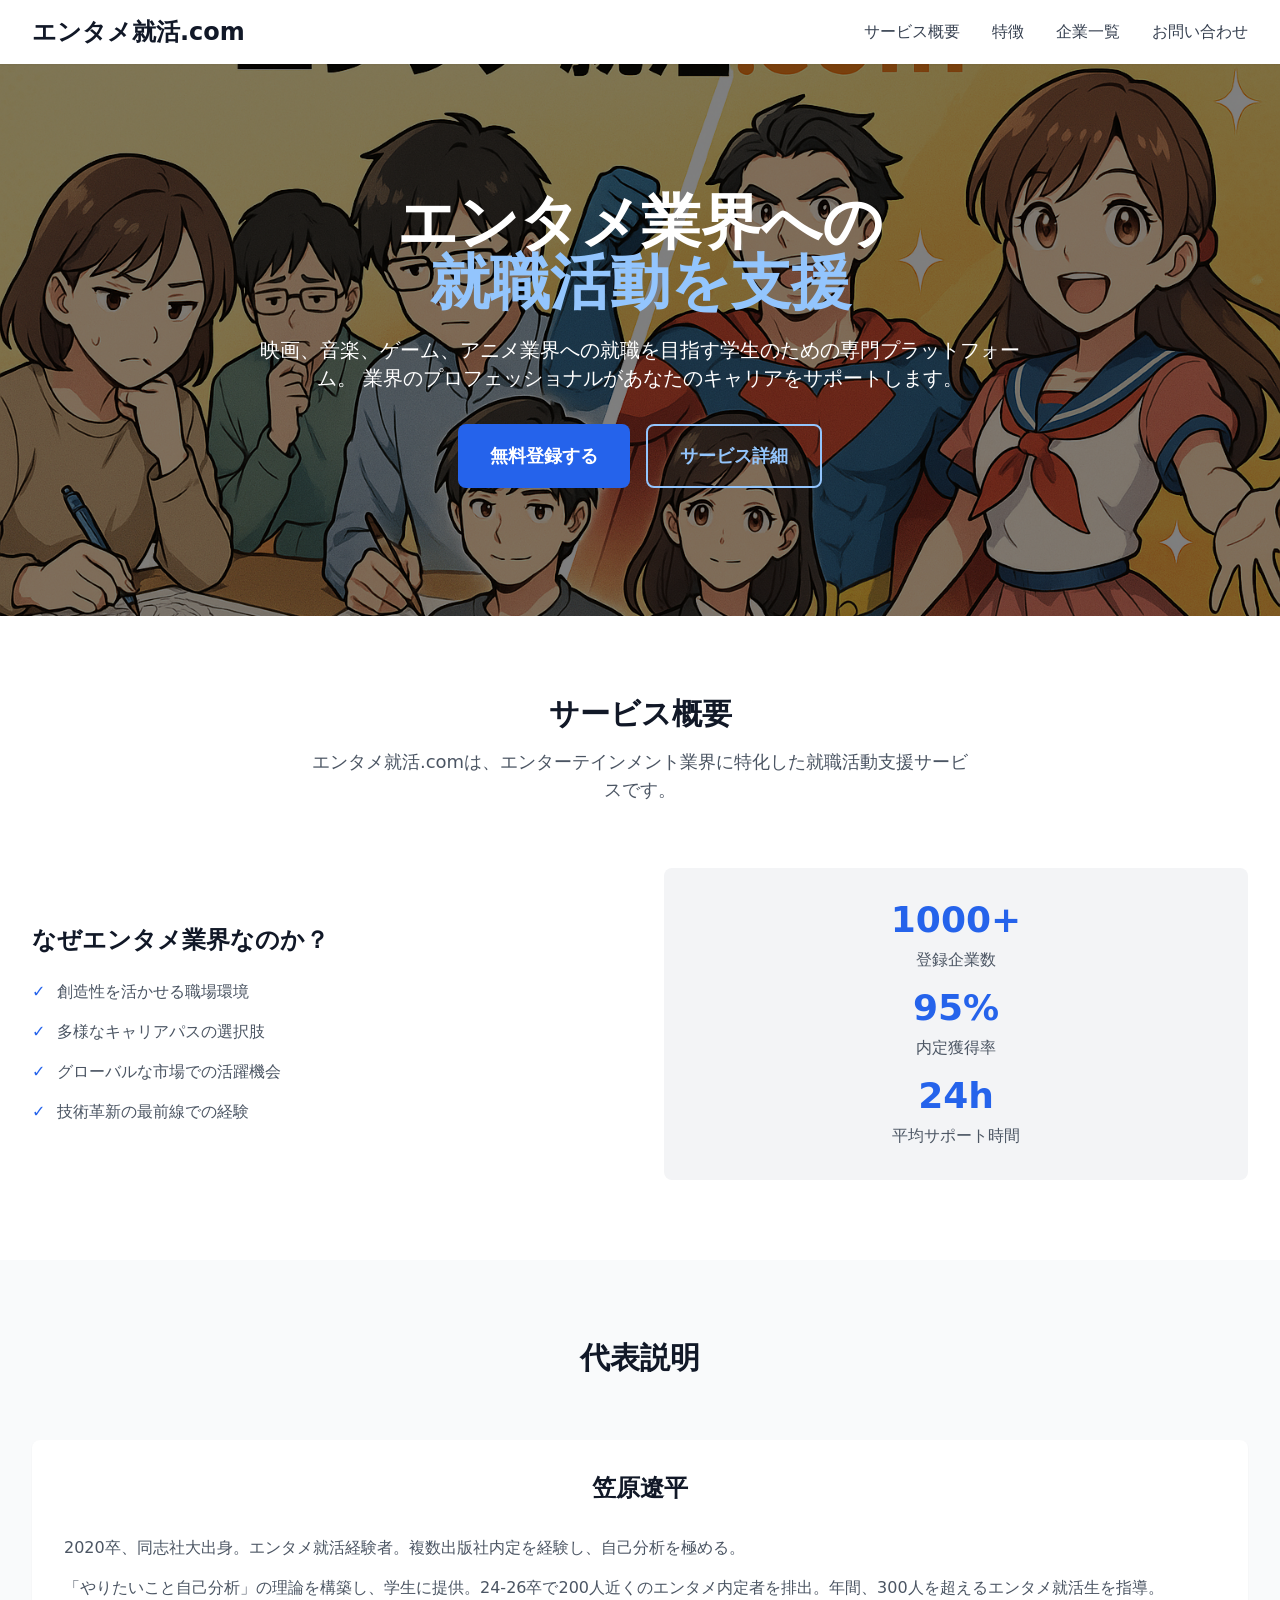
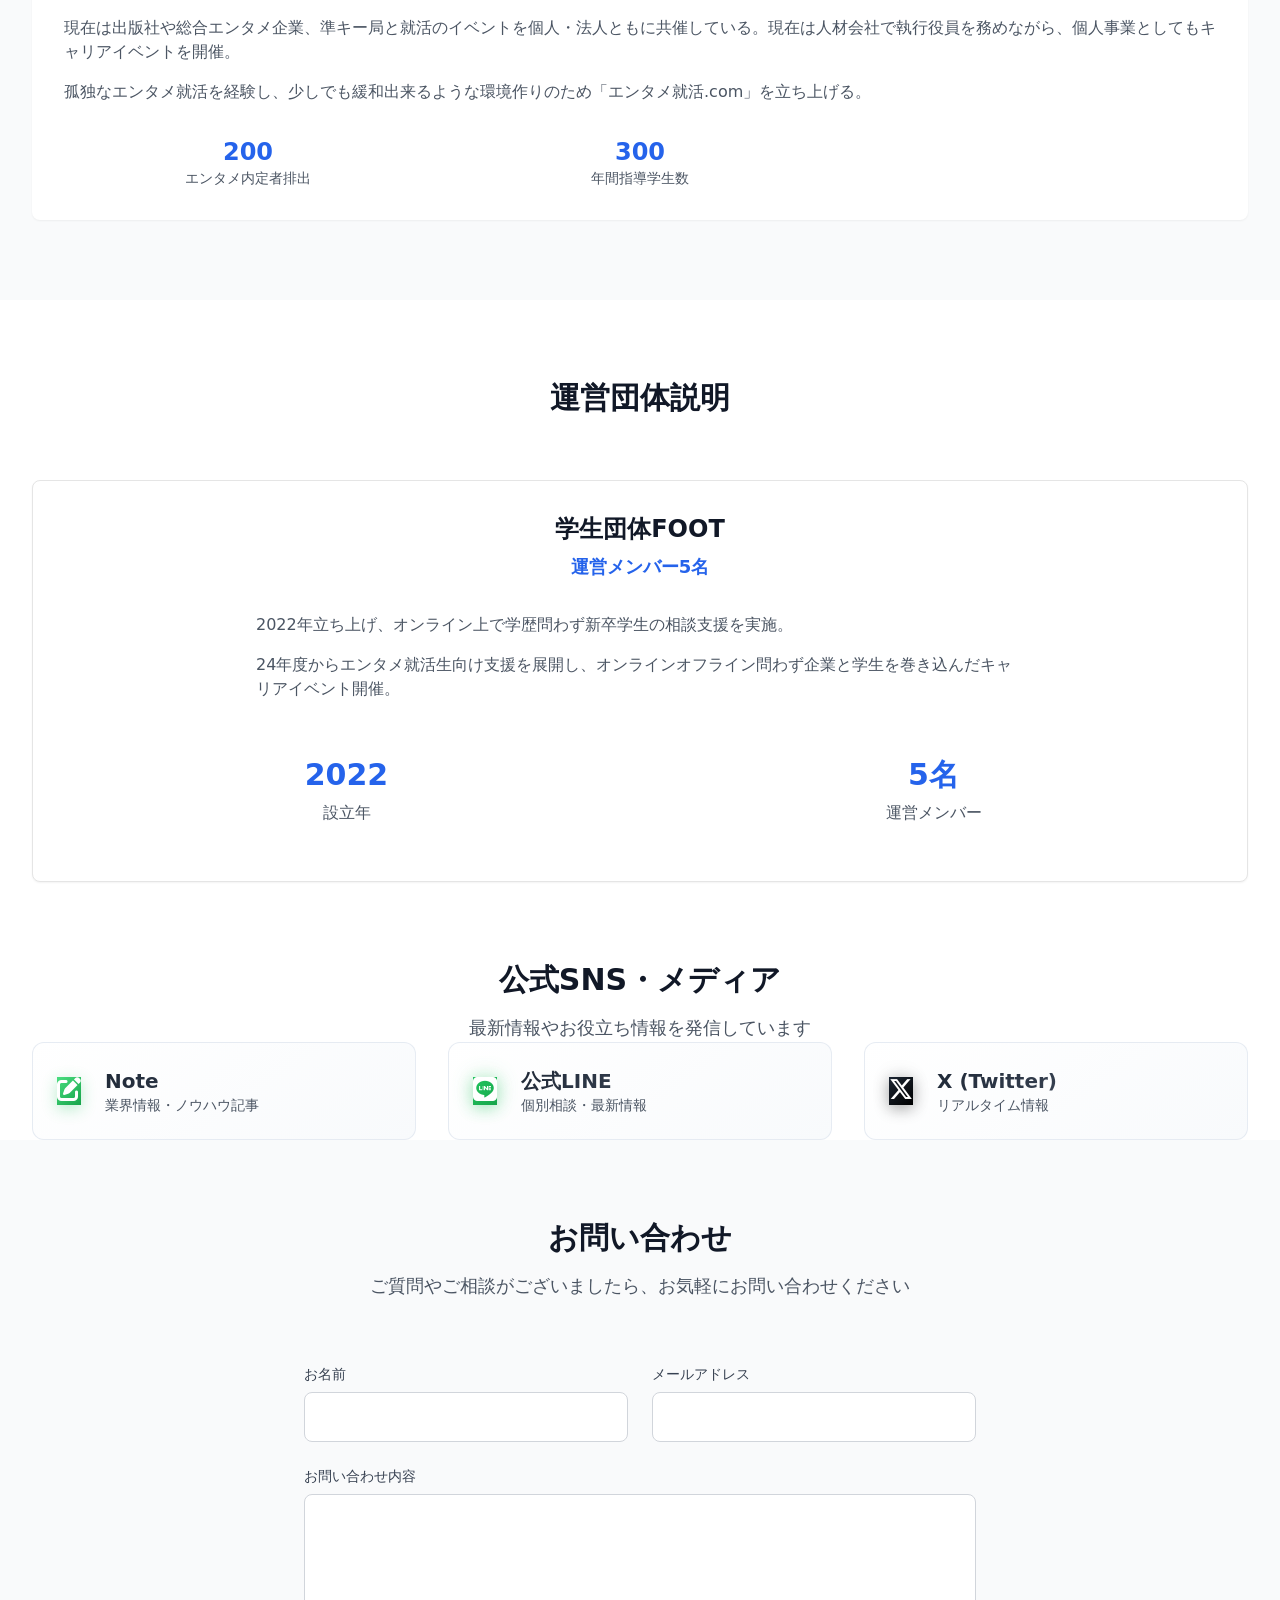
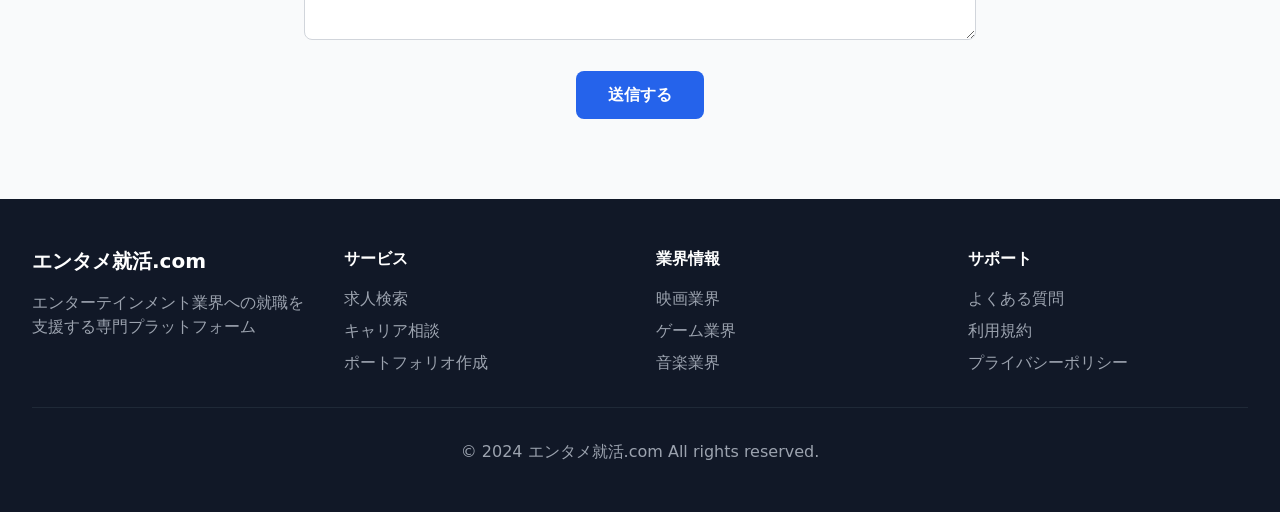
==== index.html @ 2385de9c "Add files via upload" ====
<!DOCTYPE html>
<html lang="en" data-oid=":7sfgcc">
<head>
	<meta charSet="utf-8"/>
	<meta name="viewport" content="width=device-width, initial-scale=1"/>
	<link rel="stylesheet" href="./css/099c36c4b15e12e5.css" data-precedence="next"/>
	<!-- Font Awesome CDN for beautiful icons -->
	<link rel="stylesheet" href="https://cdnjs.cloudflare.com/ajax/libs/font-awesome/6.5.0/css/all.min.css" integrity="sha512-Avb2QiuDEEvB4bZJYdft2mNjVShBftLdPG8FJ0V7irTLQ8Uo0qcPxh4Plq7G5tGm0rU+1SPhVotteLpBERwTkw==" crossorigin="anonymous" referrerpolicy="no-referrer" />
	<link rel="preload" as="script" fetchPriority="low" href="/shukatsu_test/_next/static/chunks/webpack-c60445bf8b9f6cd0.js"/>
	<script src="/shukatsu_test/_next/static/chunks/fd9d1056-3eee857bde8f3b06.js" async=""></script>
	<script src="/shukatsu_test/_next/static/chunks/117-967c07a7b1095a69.js" async=""></script>
	<script src="/shukatsu_test/_next/static/chunks/main-app-9ae5ee4d143a0beb.js" async=""></script>
	<script src="/shukatsu_test/_next/static/chunks/app/page-a45c3d5c551c6eba.js" async=""></script>
	<title>My New App</title>
	<meta name="description" content="Generated by Onlook"/>
	<link rel="icon" href="/shukatsu_test/favicon.ico" type="image/x-icon" sizes="16x16"/>
	<script src="/shukatsu_test/_next/static/chunks/polyfills-42372ed130431b0a.js" noModule=""></script>
</head>
<body class="" data-oid="9fgw:50">
	<div class="min-h-screen bg-white" data-oid="jd5wo-9">
		<!-- Header -->
		<header class="bg-white shadow-sm sticky top-0 z-50" data-oid="2.chdc6">
			<div class="max-w-7xl mx-auto px-4 sm:px-6 lg:px-8" data-oid="o6rh5-3">
				<div class="flex justify-between items-center py-4" data-oid="no0srel">
					<div class="flex items-center" data-oid="c3.gzmq">
						<h1 class="text-2xl font-bold text-gray-900" data-oid="wbxsrbs">エンタメ就活.com</h1>
					</div>
					<nav class="hidden md:flex space-x-8" data-oid="7j_1:3n">
						<a href="#about" class="text-gray-700 hover:text-blue-600 transition-colors" data-oid="h.n5:g0">サービス概要</a>
						<a href="#features" class="text-gray-700 hover:text-blue-600 transition-colors" data-oid="37q4n.q">特徴</a>
						<a href="#companies" class="text-gray-700 hover:text-blue-600 transition-colors" data-oid="084p73d">企業一覧</a>
						<a href="#contact" class="text-gray-700 hover:text-blue-600 transition-colors" data-oid="x_s1gna">お問い合わせ</a>
					</nav>
					<button class="md:hidden" data-oid="q6qaz-z">
						<svg class="w-6 h-6" fill="none" stroke="currentColor" viewBox="0 0 24 24" data-oid="58-:imy">
							<path stroke-linecap="round" stroke-linejoin="round" stroke-width="2" d="M4 6h16M4 12h16M4 18h16" data-oid="dfyf7q5"></path>
						</svg>
					</button>
				</div>
			</div>
		</header>

		<!-- Hero Section -->
		<section class="bg-gradient-to-br from-blue-50 to-indigo-100 relative" style="background-image:url('./images/header.png');background-size:cover;background-position:center 50%;padding-top:8rem;padding-bottom:8rem;" data-oid="4hw8ysl">
			<div class="absolute inset-0 bg-black/50 z-0" data-oid="nl1rz6."></div>
			<div class="max-w-7xl mx-auto px-4 sm:px-6 lg:px-8 relative z-10" data-oid="7f29ew4">
				<div class="text-center" data-oid="o9fzwev">
					<h2 class="text-4xl md:text-6xl font-bold text-white mb-6" data-oid="xuzy5ur">
						エンタメ業界への<br data-oid="e10db::"/>
						<span class="text-blue-300" data-oid="_v3:p90">就職活動を支援</span>
					</h2>
					<p class="text-xl text-white mb-8 max-w-3xl mx-auto" data-oid="kghh:3m">
						映画、音楽、ゲーム、アニメ業界への就職を目指す学生のための専門プラットフォーム。 業界のプロフェッショナルがあなたのキャリアをサポートします。
					</p>
					<div class="flex flex-col sm:flex-row gap-4 justify-center" data-oid="yf6ujwr">
						<button class="bg-blue-600 text-white px-8 py-4 rounded-lg text-lg font-semibold hover:bg-blue-700 transition-colors" data-oid="nw67ij7">
							無料登録する
						</button>
						<button class="border-2 border-blue-300 text-blue-300 px-8 py-4 rounded-lg text-lg font-semibold hover:bg-blue-50 transition-colors" data-oid="tlp6ko6">
							サービス詳細
						</button>
					</div>
				</div>
			</div>
		</section>

		<!-- About Section -->
		<section id="about" class="py-20 bg-white" data-oid="lvgqh4q">
			<div class="max-w-7xl mx-auto px-4 sm:px-6 lg:px-8" data-oid="penw_jf">
				<div class="text-center mb-16" data-oid="vc8r33g">
					<h3 class="text-3xl font-bold text-gray-900 mb-4" data-oid="skl64oy">サービス概要</h3>
					<p class="text-lg text-gray-600 max-w-2xl mx-auto" data-oid=".drejuo">
						エンタメ就活.comは、エンターテインメント業界に特化した就職活動支援サービスです。
					</p>
				</div>
				<div class="grid md:grid-cols-2 gap-12 items-center" data-oid="3tet2:-">
					<div data-oid="z4m-q:a">
						<h4 class="text-2xl font-bold text-gray-900 mb-6" data-oid="q1gscb-">
							なぜエンタメ業界なのか？
						</h4>
						<ul class="space-y-4 text-gray-600" data-oid="r:1yyjp">
							<li class="flex items-start" data-oid="y594n9l">
								<span class="text-blue-600 mr-3" data-oid="craak1o">✓</span>
								創造性を活かせる職場環境
							</li>
							<li class="flex items-start" data-oid=":a_kn1x">
								<span class="text-blue-600 mr-3" data-oid="m:9iu.o">✓</span>
								多様なキャリアパスの選択肢
							</li>
							<li class="flex items-start" data-oid=":0n2y1v">
								<span class="text-blue-600 mr-3" data-oid="51m-umt">✓</span>
								グローバルな市場での活躍機会
							</li>
							<li class="flex items-start" data-oid="--.srv1">
								<span class="text-blue-600 mr-3" data-oid="u907avj">✓</span>
								技術革新の最前線での経験
							</li>
						</ul>
					</div>
					<div class="bg-gray-100 rounded-lg p-8" data-oid="of6yyvt">
						<div class="text-center" data-oid="phq-qbi">
							<div class="text-4xl font-bold text-blue-600 mb-2" data-oid="z0kj2jr">1000+</div>
							<p class="text-gray-600 mb-4" data-oid="6sl0c0w">登録企業数</p>
							<div class="text-4xl font-bold text-blue-600 mb-2" data-oid="zw7rc_g">95%</div>
							<p class="text-gray-600 mb-4" data-oid="21o1hl4">内定獲得率</p>
							<div class="text-4xl font-bold text-blue-600 mb-2" data-oid="yhc6.sa">24h</div>
							<p class="text-gray-600" data-oid="b60kli_">平均サポート時間</p>
						</div>
					</div>
				</div>
			</div>
		</section>

		<!-- Representative Section -->
		<section id="representative" class="py-20 bg-gray-50" data-oid="37sf-tb">
			<div class="max-w-7xl mx-auto px-4 sm:px-6 lg:px-8" data-oid="927s8ba">
				<div class="text-center mb-16" data-oid="d1xjond">
					<h3 class="text-3xl font-bold text-gray-900 mb-4" data-oid="ls7m.88">代表説明</h3>
				</div>
				<div class="max-w-4xl mx-auto" data-oid="8bhw35u">
					<div class="bg-white p-8 rounded-lg shadow-sm" data-oid="o-s.1.q">
						<div class="text-center mb-8">
							<h4 class="text-2xl font-bold text-gray-900 mb-2" data-oid="zl.gvy9">笠原遼平</h4>
						</div>
						<div class="space-y-4 text-gray-600 leading-relaxed" data-oid="8ulenq3">
							<p>2020卒、同志社大出身。エンタメ就活経験者。複数出版社内定を経験し、自己分析を極める。</p>
							<p>「やりたいこと自己分析」の理論を構築し、学生に提供。24-26卒で200人近くのエンタメ内定者を排出。年間、300人を超えるエンタメ就活生を指導。</p>
							<p>現在は出版社や総合エンタメ企業、準キー局と就活のイベントを個人・法人ともに共催している。現在は人材会社で執行役員を務めながら、個人事業としてもキャリアイベントを開催。</p>
							<p>孤独なエンタメ就活を経験し、少しでも緩和出来るような環境作りのため「エンタメ就活.com」を立ち上げる。</p>
						</div>
						<div class="mt-8 grid md:grid-cols-3 gap-6 text-center">
							<div class="bg-blue-50 p-4 rounded-lg">
								<div class="text-2xl font-bold text-blue-600 mb-1">200</div>
								<p class="text-sm text-gray-600">エンタメ内定者排出</p>
							</div>
							<div class="bg-blue-50 p-4 rounded-lg">
								<div class="text-2xl font-bold text-blue-600 mb-1">300</div>
								<p class="text-sm text-gray-600">年間指導学生数</p>
							</div>
						</div>
					</div>
				</div>
			</div>
		</section>

		<!-- Organization Section -->
		<section id="organization" class="py-20 bg-white" data-oid=":z22t.a">
			<div class="max-w-7xl mx-auto px-4 sm:px-6 lg:px-8" data-oid="6hvwbb8">
				<div class="text-center mb-16" data-oid="jenl.tb">
					<h3 class="text-3xl font-bold text-gray-900 mb-4" data-oid="awx-hpi">運営団体説明</h3>
				</div>
				<div class="max-w-4xl mx-auto" data-oid="80.x-gc">
					<div class="bg-white p-8 rounded-lg shadow-sm border" data-oid="o1woj7n">
						<div class="text-center mb-8">
							<h4 class="text-2xl font-bold text-gray-900 mb-2" data-oid="6:_q25y">学生団体FOOT</h4>
							<p class="text-lg text-blue-600 font-semibold">運営メンバー5名</p>
						</div>
						<div class="space-y-4 text-gray-600 leading-relaxed text-left max-w-3xl mx-auto">
							<p>2022年立ち上げ、オンライン上で学歴問わず新卒学生の相談支援を実施。</p>
							<p>24年度からエンタメ就活生向け支援を展開し、オンラインオフライン問わず企業と学生を巻き込んだキャリアイベント開催。</p>
						</div>
						<div class="mt-8 grid md:grid-cols-2 gap-6 text-center">
							<div class="bg-blue-50 p-6 rounded-lg">
								<div class="text-3xl font-bold text-blue-600 mb-2">2022</div>
								<p class="text-gray-600 font-medium">設立年</p>
							</div>
							<div class="bg-blue-50 p-6 rounded-lg">
								<div class="text-3xl font-bold text-blue-600 mb-2">5名</div>
								<p class="text-gray-600 font-medium">運営メンバー</p>
							</div>
						</div>
					</div>
				</div>
			</div>
		</section>

		<!-- Social Media Section -->
		<section class="py-16 bg-blue-50" id="social">
			<div class="max-w-7xl mx-auto px-4 sm:px-6 lg:px-8">
				<div class="text-center mb-12">
					<h3 class="text-3xl font-bold text-gray-900 mb-4">公式SNS・メディア</h3>
					<p class="text-lg text-gray-600">最新情報やお役立ち情報を発信しています</p>
				</div>
				<div class="flex flex-col sm:flex-row justify-center items-center gap-8">
					<!-- Note -->
					<a href="https://note.com/bump7107" target="_blank" class="social-card flex items-center p-6 group w-full sm:w-auto min-w-[320px]">
						<div class="social-icon bg-gradient-to-br from-green-400 to-green-600 p-4 rounded-full mr-8 transition-all duration-300 shadow-lg">
							<i class="fas fa-edit text-white text-2xl"></i>
						</div>
						<div>
							<h4 class="social-title text-xl font-semibold mb-1">Note</h4>
							<p class="text-gray-600 text-sm">業界情報・ノウハウ記事</p>
						</div>
					</a>

					<!-- LINE -->
					<a href="https://line.me/ti/g2/gN7HyoT5Mn164_MBXRRuBVRKFFbnpzjZRpgBzA?utm_source=invitation&utm_medium=link_copy&utm_campaign=default"
						target="_blank" class="social-card flex items-center p-6 group w-full sm:w-auto min-w-[320px]">
						<div class="social-icon bg-gradient-to-br from-green-500 to-green-600 p-4 rounded-full mr-8 transition-all duration-300 shadow-lg">
							<i class="fab fa-line text-white text-2xl"></i>
						</div>
						<div>
							<h4 class="social-title text-xl font-semibold mb-1">公式LINE</h4>
							<p class="text-gray-600 text-sm">個別相談・最新情報</p>
						</div>
					</a>

					<!-- X (Twitter) -->
					<a href="https://twitter.com/shuppan_hage" target="_blank" class="social-card flex items-center p-6 group w-full sm:w-auto min-w-[320px]">
						<div class="social-icon bg-gradient-to-br from-gray-800 to-black p-4 rounded-full mr-8 transition-all duration-300 shadow-lg">
							<i class="fab fa-x-twitter text-white text-2xl"></i>
						</div>
						<div>
							<h4 class="social-title twitter-title text-xl font-semibold mb-1">X (Twitter)</h4>
							<p class="text-gray-600 text-sm">リアルタイム情報</p>
						</div>
					</a>
				</div>
			</div>
		</section>

		<!-- Contact Section -->
		<section id="contact" class="py-20 bg-gray-50" data-oid="afekq6j">
			<div class="max-w-7xl mx-auto px-4 sm:px-6 lg:px-8" data-oid="oc-1ejo">
				<div class="text-center mb-16" data-oid="nbekwmh">
					<h3 class="text-3xl font-bold text-gray-900 mb-4" data-oid="hmpys_-">お問い合わせ</h3>
					<p class="text-lg text-gray-600" data-oid="52licb2">ご質問やご相談がございましたら、お気軽にお問い合わせください</p>
				</div>
				<div class="max-w-2xl mx-auto" data-oid="spe0u4g">
					<form class="space-y-6" data-oid="5bbnk41">
						<div class="grid md:grid-cols-2 gap-6" data-oid="1eg02j-">
							<div data-oid="ehgtdpg">
								<label class="block text-sm font-medium text-gray-700 mb-2" data-oid="e.:ilqh">お名前</label>
								<input type="text" class="w-full px-4 py-3 border border-gray-300 rounded-lg focus:ring-2 focus:ring-blue-500 focus:border-transparent" data-oid="huws5zy"/>
							</div>
							<div data-oid="x24cfoj">
								<label class="block text-sm font-medium text-gray-700 mb-2" data-oid="b33:81s">メールアドレス</label>
								<input type="email" class="w-full px-4 py-3 border border-gray-300 rounded-lg focus:ring-2 focus:ring-blue-500 focus:border-transparent" data-oid="kyn_gvp"/>
							</div>
						</div>
						<div data-oid="3tcyvwo">
							<label class="block text-sm font-medium text-gray-700 mb-2" data-oid="5k5ruv0">お問い合わせ内容</label>
							<textarea rows="5" class="w-full px-4 py-3 border border-gray-300 rounded-lg focus:ring-2 focus:ring-blue-500 focus:border-transparent" data-oid="vslh678"></textarea>
						</div>
						<div class="text-center" data-oid="j7au2h1">
							<button type="submit" class="bg-blue-600 text-white px-8 py-3 rounded-lg font-semibold hover:bg-blue-700 transition-colors" data-oid="4pntx:e">
								送信する
							</button>
						</div>
					</form>
				</div>
			</div>
		</section>

		<!-- Footer -->
		<footer class="bg-gray-900 text-white py-12" data-oid="zkwg0wm">
			<div class="max-w-7xl mx-auto px-4 sm:px-6 lg:px-8" data-oid="zrxhx81">
				<div class="grid md:grid-cols-4 gap-8" data-oid="we1q98-">
					<div data-oid="5_fz6-a">
						<h4 class="text-xl font-bold mb-4" data-oid=":95l5du">エンタメ就活.com</h4>
						<p class="text-gray-400" data-oid="6jl4q.r">エンターテインメント業界への就職を支援する専門プラットフォーム</p>
					</div>
					<div data-oid="zkvmxt8">
						<h5 class="font-semibold mb-4" data-oid="b81hbc8">サービス</h5>
						<ul class="space-y-2 text-gray-400" data-oid="o:3v1o5">
							<li data-oid="vh7.igc">
								<a href="#" class="hover:text-white" data-oid="pjat0qs">求人検索</a>
							</li>
							<li data-oid="qs_5v._">
								<a href="#" class="hover:text-white" data-oid="mzz4l1w">キャリア相談</a>
							</li>
							<li data-oid="cz6tzec">
								<a href="#" class="hover:text-white" data-oid="_9veg_s">ポートフォリオ作成</a>
							</li>
						</ul>
					</div>
					<div data-oid="gshxgfz">
						<h5 class="font-semibold mb-4" data-oid="bb87m08">業界情報</h5>
						<ul class="space-y-2 text-gray-400" data-oid="y:vqnel">
							<li data-oid="t-dbhzi">
								<a href="#" class="hover:text-white" data-oid="glt_9tt">映画業界</a>
							</li>
							<li data-oid="h43pmwq">
								<a href="#" class="hover:text-white" data-oid="-8vi731">ゲーム業界</a>
							</li>
							<li data-oid="3pug1um">
								<a href="#" class="hover:text-white" data-oid="3vl4vrt">音楽業界</a>
							</li>
						</ul>
					</div>
					<div data-oid="ku1pex-">
						<h5 class="font-semibold mb-4" data-oid="9r2dd67">サポート</h5>
						<ul class="space-y-2 text-gray-400" data-oid="_z2djv1">
							<li data-oid="hzah1np">
								<a href="#" class="hover:text-white" data-oid="62y.k4.">よくある質問</a>
							</li>
							<li data-oid="8zi_qt:">
								<a href="#" class="hover:text-white" data-oid="rj8phw2">利用規約</a>
							</li>
							<li data-oid="k0v2k_5">
								<a href="#" class="hover:text-white" data-oid="8ut.0mx">プライバシーポリシー</a>
							</li>
						</ul>
					</div>
				</div>
				<!-- Footer Copyright -->
				<div class="border-t border-gray-800 mt-8 pt-8 text-center" data-oid="2e.:77m">
					<p class="text-gray-400" data-oid=":22o3ec">© 2024 エンタメ就活.com All rights reserved.</p>
				</div>
			</div>
		</footer>
	</div>

	<!-- Scripts -->
	<script src="/shukatsu_test/_next/static/chunks/webpack-c60445bf8b9f6cd0.js" async=""></script>
	<script>(self.__next_f=self.__next_f||[]).push([0]);self.__next_f.push([2,null])</script>
	<script>self.__next_f.push([1,"1:HL[\"./css/099c36c4b15e12e5.css\",\"style\"]\n"])</script>
	<script>self.__next_f.push([1,"2:I[2846,[],\"\"]\n4:I[9107,[],\"ClientPageRoot\"]\n5:I[7340,[\"931\",\"static/chunks/app/page-a45c3d5c551c6eba.js\"],\"default\",1]\n6:I[4707,[],\"\"]\n7:I[6423,[],\"\"]\n9:I[1060,[],\"\"]\na:[]\n"])</script>
	<script>self.__next_f.push([1,"0:[\"$\",\"$L2\",null,{\"buildId\":\"jyeVjdVrS90ovQKzaR-Q5\",\"assetPrefix\":\"/shukatsu_test\",\"urlParts\":[\"\",\"\"],\"initialTree\":[\"\",{\"children\":[\"__PAGE__\",{}]},\"$undefined\",\"$undefined\",true],\"initialSeedData\":[\"\",{\"children\":[\"__PAGE__\",{},[[\"$L3\",[\"$\",\"$L4\",null,{\"props\":{\"params\":{},\"searchParams\":{}},\"Component\":\"$5\"}],null],null],null]},[[[[\"$\",\"link\",\"0\",{\"rel\":\"stylesheet\",\"href\":\"./css/099c36c4b15e12e5.css\",\"precedence\":\"next\",\"crossOrigin\":\"$undefined\"}]],[\"$\",\"html\",null,{\"lang\":\"en\",\"data-oid\":\":7sfgcc\",\"children\":[\"$\",\"body\",null,{\"className\":\"\",\"data-oid\":\"9fgw:50\",\"children\":[\"$\",\"$L6\",null,{\"parallelRouterKey\":\"children\",\"segmentPath\":[\"children\"],\"error\":\"$undefined\",\"errorStyles\":\"$undefined\",\"errorScripts\":\"$undefined\",\"template\":[\"$\",\"$L7\",null,{}],\"templateStyles\":\"$undefined\",\"templateScripts\":\"$undefined\",\"notFound\":[[\"$\",\"title\",null,{\"children\":\"404: This page could not be found.\"}],[\"$\",\"div\",null,{\"style\":{\"fontFamily\":\"system-ui,\\\"Segoe UI\\\",Roboto,Helvetica,Arial,sans-serif,\\\"Apple Color Emoji\\\",\\\"Segoe UI Emoji\\\"\",\"height\":\"100vh\",\"textAlign\":\"center\",\"display\":\"flex\",\"flexDirection\":\"column\",\"alignItems\":\"center\",\"justifyContent\":\"center\"},\"children\":[\"$\",\"div\",null,{\"children\":[[\"$\",\"style\",null,{\"dangerouslySetInnerHTML\":{\"__html\":\"body{color:#000;background:#fff;margin:0}.next-error-h1{border-right:1px solid rgba(0,0,0,.3)}@media (prefers-color-scheme:dark){body{color:#fff;background:#000}.next-error-h1{border-right:1px solid rgba(255,255,255,.3)}}\"}}],[\"$\",\"h1\",null,{\"className\":\"next-error-h1\",\"style\":{\"display\":\"inline-block\",\"margin\":\"0 20px 0 0\",\"padding\":\"0 23px 0 0\",\"fontSize\":24,\"fontWeight\":500,\"verticalAlign\":\"top\",\"lineHeight\":\"49px\"},\"children\":\"404\"}],[\"$\",\"div\",null,{\"style\":{\"display\":\"inline-block\"},\"children\":[\"$\",\"h2\",null,{\"style\":{\"fontSize\":14,\"fontWeight\":400,\"lineHeight\":\"49px\",\"margin\":0},\"children\":\"This page could not be found.\"}]}]]}]],\"notFoundStyles\":[]}]}]}]],null],null],\"couldBeIntercepted\":false,\"initialHead\":[null,\"$L8\"],\"globalErrorComponent\":\"$9\",\"missingSlots\":\"$Wa\"}]\n"])</script>
	<script>self.__next_f.push([1,"8:[[\"$\",\"meta\",\"0\",{\"name\":\"viewport\",\"content\":\"width=device-width, initial-scale=1\"}],[\"$\",\"meta\",\"1\",{\"charSet\":\"utf-8\"}],[\"$\",\"title\",\"2\",{\"children\":\"My New App\"}],[\"$\",\"meta\",\"3\",{\"name\":\"description\",\"content\":\"Generated by Onlook\"}],[\"$\",\"link\",\"4\",{\"rel\":\"icon\",\"href\":\"/shukatsu_test/favicon.ico\",\"type\":\"image/x-icon\",\"sizes\":\"16x16\"}]]\n3:null\n"])</script>
</body>
</html>
---- css/099c36c4b15e12e5.css ----
/*
! tailwindcss v3.4.10 | MIT License | https://tailwindcss.com
*/*,:after,:before{box-sizing:border-box;border:0 solid #e5e7eb}:after,:before{--tw-content:""}:host,html{line-height:1.5;-webkit-text-size-adjust:100%;-moz-tab-size:4;tab-size:4;font-family:ui-sans-serif,system-ui,sans-serif,Apple Color Emoji,Segoe UI Emoji,Segoe UI Symbol,Noto Color Emoji;font-feature-settings:normal;font-variation-settings:normal;-webkit-tap-highlight-color:transparent}body{margin:0;line-height:inherit}hr{height:0;color:inherit;border-top-width:1px}abbr:where([title]){text-decoration:underline dotted}h1,h2,h3,h4,h5,h6{font-size:inherit;font-weight:inherit}a{color:inherit;text-decoration:inherit}b,strong{font-weight:bolder}code,kbd,pre,samp{font-family:ui-monospace,SFMono-Regular,Menlo,Monaco,Consolas,Liberation Mono,Courier New,monospace;font-feature-settings:normal;font-variation-settings:normal;font-size:1em}small{font-size:80%}sub,sup{font-size:75%;line-height:0;position:relative;vertical-align:baseline}sub{bottom:-.25em}sup{top:-.5em}table{text-indent:0;border-color:inherit;border-collapse:collapse}button,input,optgroup,select,textarea{font-family:inherit;font-feature-settings:inherit;font-variation-settings:inherit;font-size:100%;font-weight:inherit;line-height:inherit;letter-spacing:inherit;color:inherit;margin:0;padding:0}button,select{text-transform:none}button,input:where([type=button]),input:where([type=reset]),input:where([type=submit]){-webkit-appearance:button;background-color:transparent;background-image:none}:-moz-focusring{outline:auto}:-moz-ui-invalid{box-shadow:none}progress{vertical-align:baseline}::-webkit-inner-spin-button,::-webkit-outer-spin-button{height:auto}[type=search]{-webkit-appearance:textfield;outline-offset:-2px}::-webkit-search-decoration{-webkit-appearance:none}::-webkit-file-upload-button{-webkit-appearance:button;font:inherit}summary{display:list-item}blockquote,dd,dl,figure,h1,h2,h3,h4,h5,h6,hr,p,pre{margin:0}fieldset{margin:0}fieldset,legend{padding:0}menu,ol,ul{list-style:none;margin:0;padding:0}dialog{padding:0}textarea{resize:vertical}input::placeholder,textarea::placeholder{opacity:1;color:#9ca3af}[role=button],button{cursor:pointer}:disabled{cursor:default}audio,canvas,embed,iframe,img,object,svg,video{display:block;vertical-align:middle}img,video{max-width:100%;height:auto}[hidden]{display:none}:root{--background:0 0% 100%;--foreground:0 0% 3.9%;--card:0 0% 100%;--card-foreground:0 0% 3.9%;--popover:0 0% 100%;--popover-foreground:0 0% 3.9%;--primary:0 0% 9%;--primary-foreground:0 0% 98%;--secondary:0 0% 96.1%;--secondary-foreground:0 0% 9%;--muted:0 0% 96.1%;--muted-foreground:0 0% 45.1%;--accent:0 0% 96.1%;--accent-foreground:0 0% 9%;--destructive:0 84.2% 60.2%;--destructive-foreground:0 0% 98%;--border:0 0% 89.8%;--input:0 0% 89.8%;--ring:0 0% 3.9%;--chart-1:12 76% 61%;--chart-2:173 58% 39%;--chart-3:197 37% 24%;--chart-4:43 74% 66%;--chart-5:27 87% 67%;--radius:0.5rem}*{border-color:hsl(var(--border))}body{background-color:hsl(var(--background));color:hsl(var(--foreground))}*,:after,:before{--tw-border-spacing-x:0;--tw-border-spacing-y:0;--tw-translate-x:0;--tw-translate-y:0;--tw-rotate:0;--tw-skew-x:0;--tw-skew-y:0;--tw-scale-x:1;--tw-scale-y:1;--tw-pan-x: ;--tw-pan-y: ;--tw-pinch-zoom: ;--tw-scroll-snap-strictness:proximity;--tw-gradient-from-position: ;--tw-gradient-via-position: ;--tw-gradient-to-position: ;--tw-ordinal: ;--tw-slashed-zero: ;--tw-numeric-figure: ;--tw-numeric-spacing: ;--tw-numeric-fraction: ;--tw-ring-inset: ;--tw-ring-offset-width:0px;--tw-ring-offset-color:#fff;--tw-ring-color:rgba(59,130,246,.5);--tw-ring-offset-shadow:0 0 #0000;--tw-ring-shadow:0 0 #0000;--tw-shadow:0 0 #0000;--tw-shadow-colored:0 0 #0000;--tw-blur: ;--tw-brightness: ;--tw-contrast: ;--tw-grayscale: ;--tw-hue-rotate: ;--tw-invert: ;--tw-saturate: ;--tw-sepia: ;--tw-drop-shadow: ;--tw-backdrop-blur: ;--tw-backdrop-brightness: ;--tw-backdrop-contrast: ;--tw-backdrop-grayscale: ;--tw-backdrop-hue-rotate: ;--tw-backdrop-invert: ;--tw-backdrop-opacity: ;--tw-backdrop-saturate: ;--tw-backdrop-sepia: ;--tw-contain-size: ;--tw-contain-layout: ;--tw-contain-paint: ;--tw-contain-style: }::backdrop{--tw-border-spacing-x:0;--tw-border-spacing-y:0;--tw-translate-x:0;--tw-translate-y:0;--tw-rotate:0;--tw-skew-x:0;--tw-skew-y:0;--tw-scale-x:1;--tw-scale-y:1;--tw-pan-x: ;--tw-pan-y: ;--tw-pinch-zoom: ;--tw-scroll-snap-strictness:proximity;--tw-gradient-from-position: ;--tw-gradient-via-position: ;--tw-gradient-to-position: ;--tw-ordinal: ;--tw-slashed-zero: ;--tw-numeric-figure: ;--tw-numeric-spacing: ;--tw-numeric-fraction: ;--tw-ring-inset: ;--tw-ring-offset-width:0px;--tw-ring-offset-color:#fff;--tw-ring-color:rgba(59,130,246,.5);--tw-ring-offset-shadow:0 0 #0000;--tw-ring-shadow:0 0 #0000;--tw-shadow:0 0 #0000;--tw-shadow-colored:0 0 #0000;--tw-blur: ;--tw-brightness: ;--tw-contrast: ;--tw-grayscale: ;--tw-hue-rotate: ;--tw-invert: ;--tw-saturate: ;--tw-sepia: ;--tw-drop-shadow: ;--tw-backdrop-blur: ;--tw-backdrop-brightness: ;--tw-backdrop-contrast: ;--tw-backdrop-grayscale: ;--tw-backdrop-hue-rotate: ;--tw-backdrop-invert: ;--tw-backdrop-opacity: ;--tw-backdrop-saturate: ;--tw-backdrop-sepia: ;--tw-contain-size: ;--tw-contain-layout: ;--tw-contain-paint: ;--tw-contain-style: }.absolute{position:absolute}.relative{position:relative}.sticky{position:sticky}.inset-0{inset:0}.top-0{top:0}.z-0{z-index:0}.z-10{z-index:10}.z-50{z-index:50}.mx-auto{margin-left:auto;margin-right:auto}.mb-16{margin-bottom:4rem}.mb-2{margin-bottom:.5rem}.mb-4{margin-bottom:1rem}.mb-6{margin-bottom:1.5rem}.mb-8{margin-bottom:2rem}.mr-3{margin-right:.75rem}.mt-8{margin-top:2rem}.block{display:block}.flex{display:flex}.grid{display:grid}.hidden{display:none}.h-6{height:1.5rem}.min-h-screen{min-height:100vh}.w-6{width:1.5rem}.w-full{width:100%}.max-w-2xl{max-width:42rem}.max-w-3xl{max-width:48rem}.max-w-7xl{max-width:80rem}.grid-cols-2{grid-template-columns:repeat(2,minmax(0,1fr))}.flex-col{flex-direction:column}.items-start{align-items:flex-start}.items-center{align-items:center}.justify-center{justify-content:center}.justify-between{justify-content:space-between}.gap-12{gap:3rem}.gap-4{gap:1rem}.gap-6{gap:1.5rem}.gap-8{gap:2rem}.space-x-8>:not([hidden])~:not([hidden]){--tw-space-x-reverse:0;margin-right:calc(2rem * var(--tw-space-x-reverse));margin-left:calc(2rem * calc(1 - var(--tw-space-x-reverse)))}.space-y-2>:not([hidden])~:not([hidden]){--tw-space-y-reverse:0;margin-top:calc(.5rem * calc(1 - var(--tw-space-y-reverse)));margin-bottom:calc(.5rem * var(--tw-space-y-reverse))}.space-y-4>:not([hidden])~:not([hidden]){--tw-space-y-reverse:0;margin-top:calc(1rem * calc(1 - var(--tw-space-y-reverse)));margin-bottom:calc(1rem * var(--tw-space-y-reverse))}.space-y-6>:not([hidden])~:not([hidden]){--tw-space-y-reverse:0;margin-top:calc(1.5rem * calc(1 - var(--tw-space-y-reverse)));margin-bottom:calc(1.5rem * var(--tw-space-y-reverse))}.rounded-lg{border-radius:var(--radius)}.border{border-width:1px}.border-2{border-width:2px}.border-t{border-top-width:1px}.border-blue-300{--tw-border-opacity:1;border-color:rgb(147 197 253/var(--tw-border-opacity))}.border-gray-300{--tw-border-opacity:1;border-color:rgb(209 213 219/var(--tw-border-opacity))}.border-gray-800{--tw-border-opacity:1;border-color:rgb(31 41 55/var(--tw-border-opacity))}.bg-black\/50{background-color:rgba(0,0,0,.5)}.bg-blue-600{--tw-bg-opacity:1;background-color:rgb(37 99 235/var(--tw-bg-opacity))}.bg-gray-100{--tw-bg-opacity:1;background-color:rgb(243 244 246/var(--tw-bg-opacity))}.bg-gray-50{--tw-bg-opacity:1;background-color:rgb(249 250 251/var(--tw-bg-opacity))}.bg-gray-900{--tw-bg-opacity:1;background-color:rgb(17 24 39/var(--tw-bg-opacity))}.bg-white{--tw-bg-opacity:1;background-color:rgb(255 255 255/var(--tw-bg-opacity))}.bg-gradient-to-br{background-image:linear-gradient(to bottom right,var(--tw-gradient-stops))}.from-blue-50{--tw-gradient-from:#eff6ff var(--tw-gradient-from-position);--tw-gradient-to:rgba(239,246,255,0) var(--tw-gradient-to-position);--tw-gradient-stops:var(--tw-gradient-from),var(--tw-gradient-to)}.to-indigo-100{--tw-gradient-to:#e0e7ff var(--tw-gradient-to-position)}.p-6{padding:1.5rem}.p-8{padding:2rem}.px-4{padding-left:1rem;padding-right:1rem}.px-8{padding-left:2rem;padding-right:2rem}.py-12{padding-top:3rem;padding-bottom:3rem}.py-2{padding-top:.5rem;padding-bottom:.5rem}.py-20{padding-top:5rem;padding-bottom:5rem}.py-3{padding-top:.75rem;padding-bottom:.75rem}.py-4{padding-top:1rem}.pb-4,.py-4{padding-bottom:1rem}.pt-8{padding-top:2rem}.text-center{text-align:center}.text-2xl{font-size:1.5rem;line-height:2rem}.text-3xl{font-size:1.875rem;line-height:2.25rem}.text-4xl{font-size:2.25rem;line-height:2.5rem}.text-lg{font-size:1.125rem;line-height:1.75rem}.text-sm{font-size:.875rem;line-height:1.25rem}.text-xl{font-size:1.25rem;line-height:1.75rem}.font-bold{font-weight:700}.font-medium{font-weight:500}.font-semibold{font-weight:600}.text-blue-300{--tw-text-opacity:1;color:rgb(147 197 253/var(--tw-text-opacity))}.text-blue-600{--tw-text-opacity:1;color:rgb(37 99 235/var(--tw-text-opacity))}.text-gray-400{--tw-text-opacity:1;color:rgb(156 163 175/var(--tw-text-opacity))}.text-gray-600{--tw-text-opacity:1;color:rgb(75 85 99/var(--tw-text-opacity))}.text-gray-700{--tw-text-opacity:1;color:rgb(55 65 81/var(--tw-text-opacity))}.text-gray-900{--tw-text-opacity:1;color:rgb(17 24 39/var(--tw-text-opacity))}.text-white{--tw-text-opacity:1;color:rgb(255 255 255/var(--tw-text-opacity))}.shadow-sm{--tw-shadow:0 1px 2px 0 rgba(0,0,0,.05);--tw-shadow-colored:0 1px 2px 0 var(--tw-shadow-color);box-shadow:var(--tw-ring-offset-shadow,0 0 #0000),var(--tw-ring-shadow,0 0 #0000),var(--tw-shadow)}.transition-colors{transition-property:color,background-color,border-color,text-decoration-color,fill,stroke;transition-timing-function:cubic-bezier(.4,0,.2,1);transition-duration:.15s}@keyframes enter{0%{opacity:var(--tw-enter-opacity,1);transform:translate3d(var(--tw-enter-translate-x,0),var(--tw-enter-translate-y,0),0) scale3d(var(--tw-enter-scale,1),var(--tw-enter-scale,1),var(--tw-enter-scale,1)) rotate(var(--tw-enter-rotate,0))}}@keyframes exit{to{opacity:var(--tw-exit-opacity,1);transform:translate3d(var(--tw-exit-translate-x,0),var(--tw-exit-translate-y,0),0) scale3d(var(--tw-exit-scale,1),var(--tw-exit-scale,1),var(--tw-exit-scale,1)) rotate(var(--tw-exit-rotate,0))}}:root{--foreground-rgb:0,0,0;--background-start-rgb:214,219,220;--background-end-rgb:255,255,255}@media (prefers-color-scheme:dark){:root{--foreground-rgb:255,255,255;--background-start-rgb:0,0,0;--background-end-rgb:0,0,0}}.hover\:bg-blue-50:hover{--tw-bg-opacity:1;background-color:rgb(239 246 255/var(--tw-bg-opacity))}.hover\:bg-blue-700:hover{--tw-bg-opacity:1;background-color:rgb(29 78 216/var(--tw-bg-opacity))}.hover\:text-blue-600:hover{--tw-text-opacity:1;color:rgb(37 99 235/var(--tw-text-opacity))}.hover\:text-white:hover{--tw-text-opacity:1;color:rgb(255 255 255/var(--tw-text-opacity))}.focus\:border-transparent:focus{border-color:transparent}.focus\:ring-2:focus{--tw-ring-offset-shadow:var(--tw-ring-inset) 0 0 0 var(--tw-ring-offset-width) var(--tw-ring-offset-color);--tw-ring-shadow:var(--tw-ring-inset) 0 0 0 calc(2px + var(--tw-ring-offset-width)) var(--tw-ring-color);box-shadow:var(--tw-ring-offset-shadow),var(--tw-ring-shadow),var(--tw-shadow,0 0 #0000)}.focus\:ring-blue-500:focus{--tw-ring-opacity:1;--tw-ring-color:rgb(59 130 246/var(--tw-ring-opacity))}@media (min-width:640px){.sm\:flex-row{flex-direction:row}.sm\:px-6{padding-left:1.5rem;padding-right:1.5rem}}@media (min-width:768px){.md\:flex{display:flex}.md\:hidden{display:none}.md\:grid-cols-2{grid-template-columns:repeat(2,minmax(0,1fr))}.md\:grid-cols-3{grid-template-columns:repeat(3,minmax(0,1fr))}.md\:grid-cols-4{grid-template-columns:repeat(4,minmax(0,1fr))}.md\:text-6xl{font-size:3.75rem;line-height:1}}@media (min-width:1024px){.lg\:px-8{padding-left:2rem;padding-right:2rem}}

/* Custom Social Media Styles */
.social-card {
    position: relative;
    overflow: hidden;
    border-radius: 0.75rem;
    background: linear-gradient(145deg, #ffffff 0%, #f8fafc 100%);
    border: 1px solid rgba(226, 232, 240, 0.8);
    transition: all 0.3s cubic-bezier(0.4, 0, 0.2, 1);
}

.social-icon {
    margin-right: 1.5rem !important; /* 24px の間隔を適用 */
}

.social-card::before {
    content: '';
    position: absolute;
    top: 0;
    left: -100%;
    width: 100%;
    height: 100%;
    background: linear-gradient(90deg, transparent, rgba(255, 255, 255, 0.4), transparent);
    transition: left 0.5s ease-in-out;
}

.social-card:hover::before {
    left: 100%;
}

.social-card:hover {
    transform: translateY(-4px) scale(1.02);
    box-shadow: 0 20px 25px -5px rgba(0, 0, 0, 0.1), 0 10px 10px -5px rgba(0, 0, 0, 0.04);
    border-color: rgba(59, 130, 246, 0.3);
}

.social-icon {
    transition: all 0.3s cubic-bezier(0.4, 0, 0.2, 1);
}

.social-card:hover .social-icon {
    transform: rotate(5deg) scale(1.1);
    filter: drop-shadow(0 4px 8px rgba(0, 0, 0, 0.2));
}

.social-title {
    transition: all 0.3s ease;
    background: linear-gradient(135deg, #1f2937, #374151);
    -webkit-background-clip: text;
    -webkit-text-fill-color: transparent;
    background-clip: text;
}

.social-card:hover .social-title {
    background: linear-gradient(135deg, #059669, #10b981);
    -webkit-background-clip: text;
    -webkit-text-fill-color: transparent;
    background-clip: text;
    transform: scale(1.05);
}

.social-card:hover .social-title.twitter-title {
    background: linear-gradient(135deg, #1f2937, #000000);
    -webkit-background-clip: text;
    -webkit-text-fill-color: transparent;
    background-clip: text;
}

/* Icon Glow Effects */
.fa-sticky-note {
    filter: drop-shadow(0 0 10px rgba(34, 197, 94, 0.4));
}

.fa-line {
    filter: drop-shadow(0 0 10px rgba(34, 197, 94, 0.4));
}

.fa-x-twitter {
    filter: drop-shadow(0 0 10px rgba(0, 0, 0, 0.4));
}

/* Pulse Animation for Icons */
@keyframes iconPulse {
    0%, 100% {
        transform: scale(1);
    }
    50% {
        transform: scale(1.05);
    }
}

.social-card:hover .social-icon i {
    animation: iconPulse 2s infinite ease-in-out;
}

/* Custom Gradient Backgrounds */
.bg-gradient-to-br.from-green-400.to-green-600 {
    background: linear-gradient(135deg, #4ade80 0%, #16a34a 100%);
    box-shadow: 0 4px 15px rgba(34, 197, 94, 0.3);
}

.bg-gradient-to-br.from-green-500.to-green-600 {
    background: linear-gradient(135deg, #22c55e 0%, #16a34a 100%);
    box-shadow: 0 4px 15px rgba(34, 197, 94, 0.3);
}

.bg-gradient-to-br.from-gray-800.to-black {
    background: linear-gradient(135deg, #1f2937 0%, #000000 100%);
    box-shadow: 0 4px 15px rgba(0, 0, 0, 0.3);
}
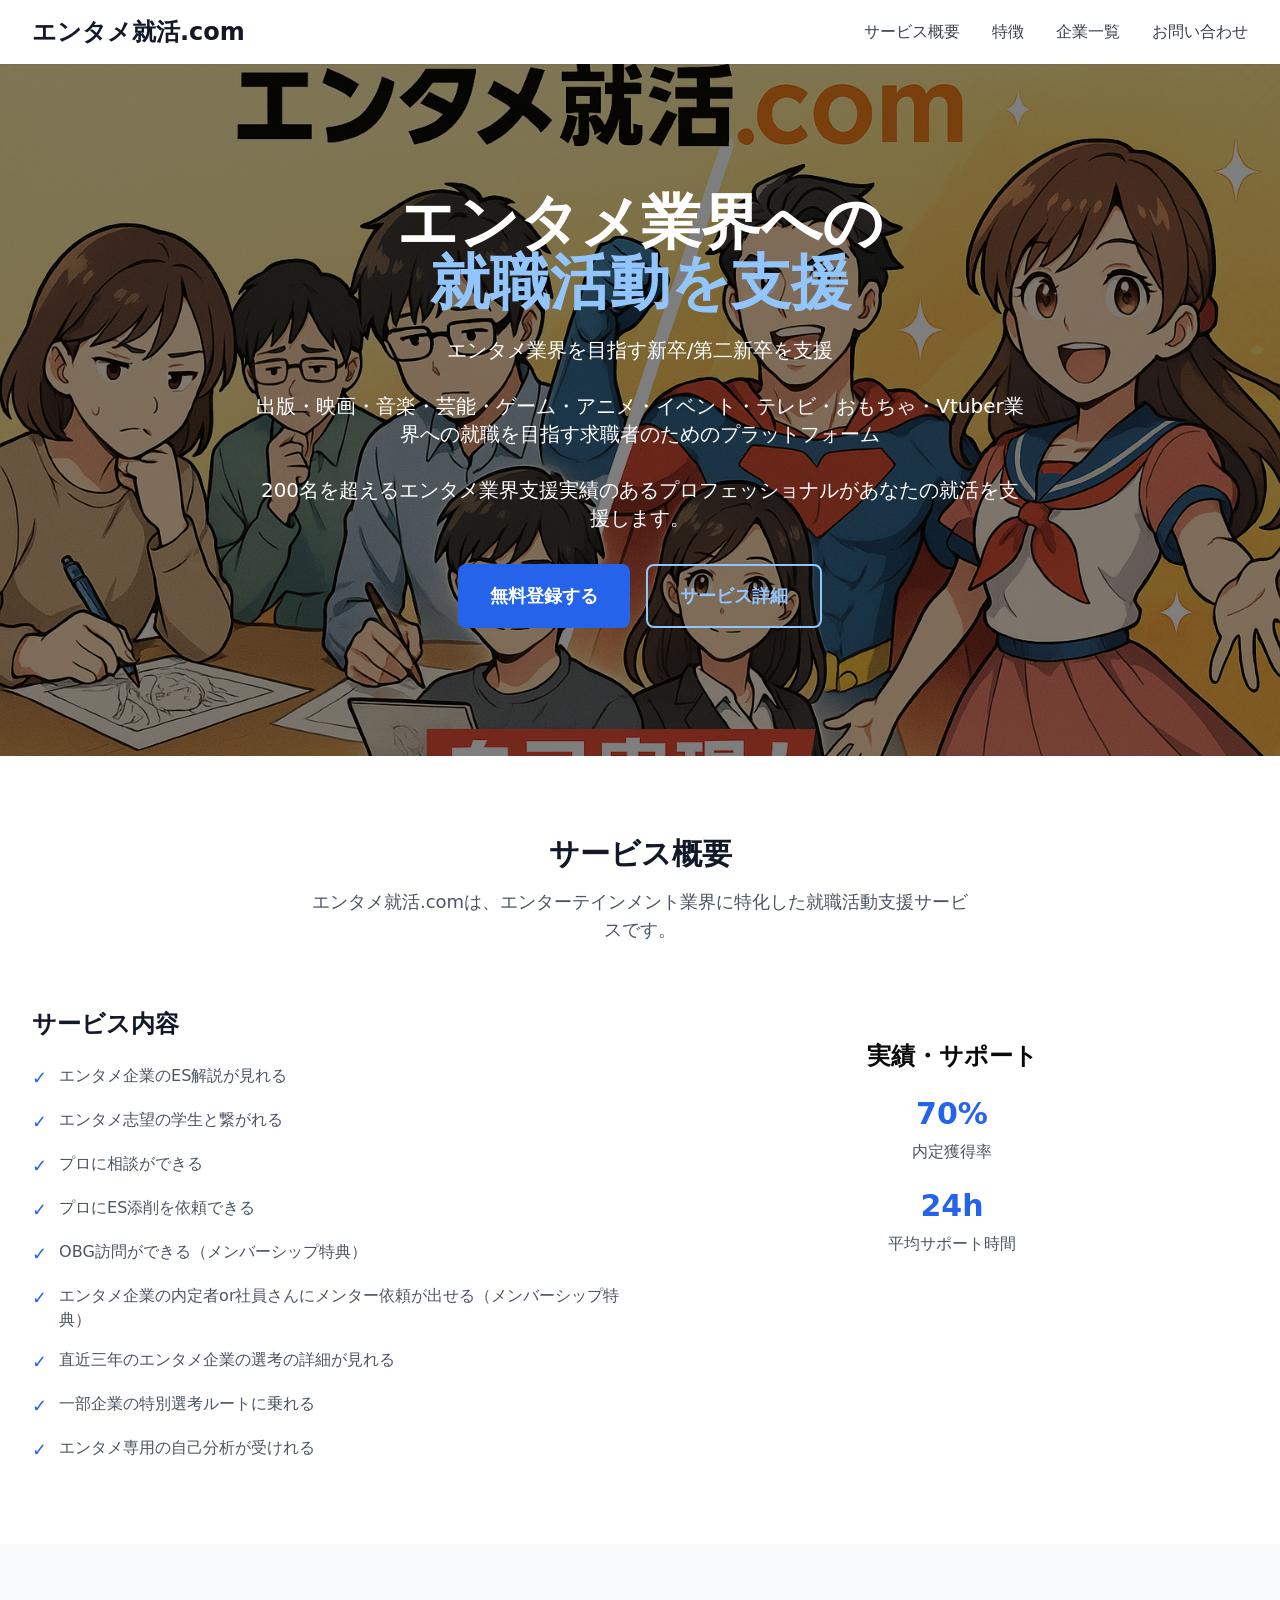
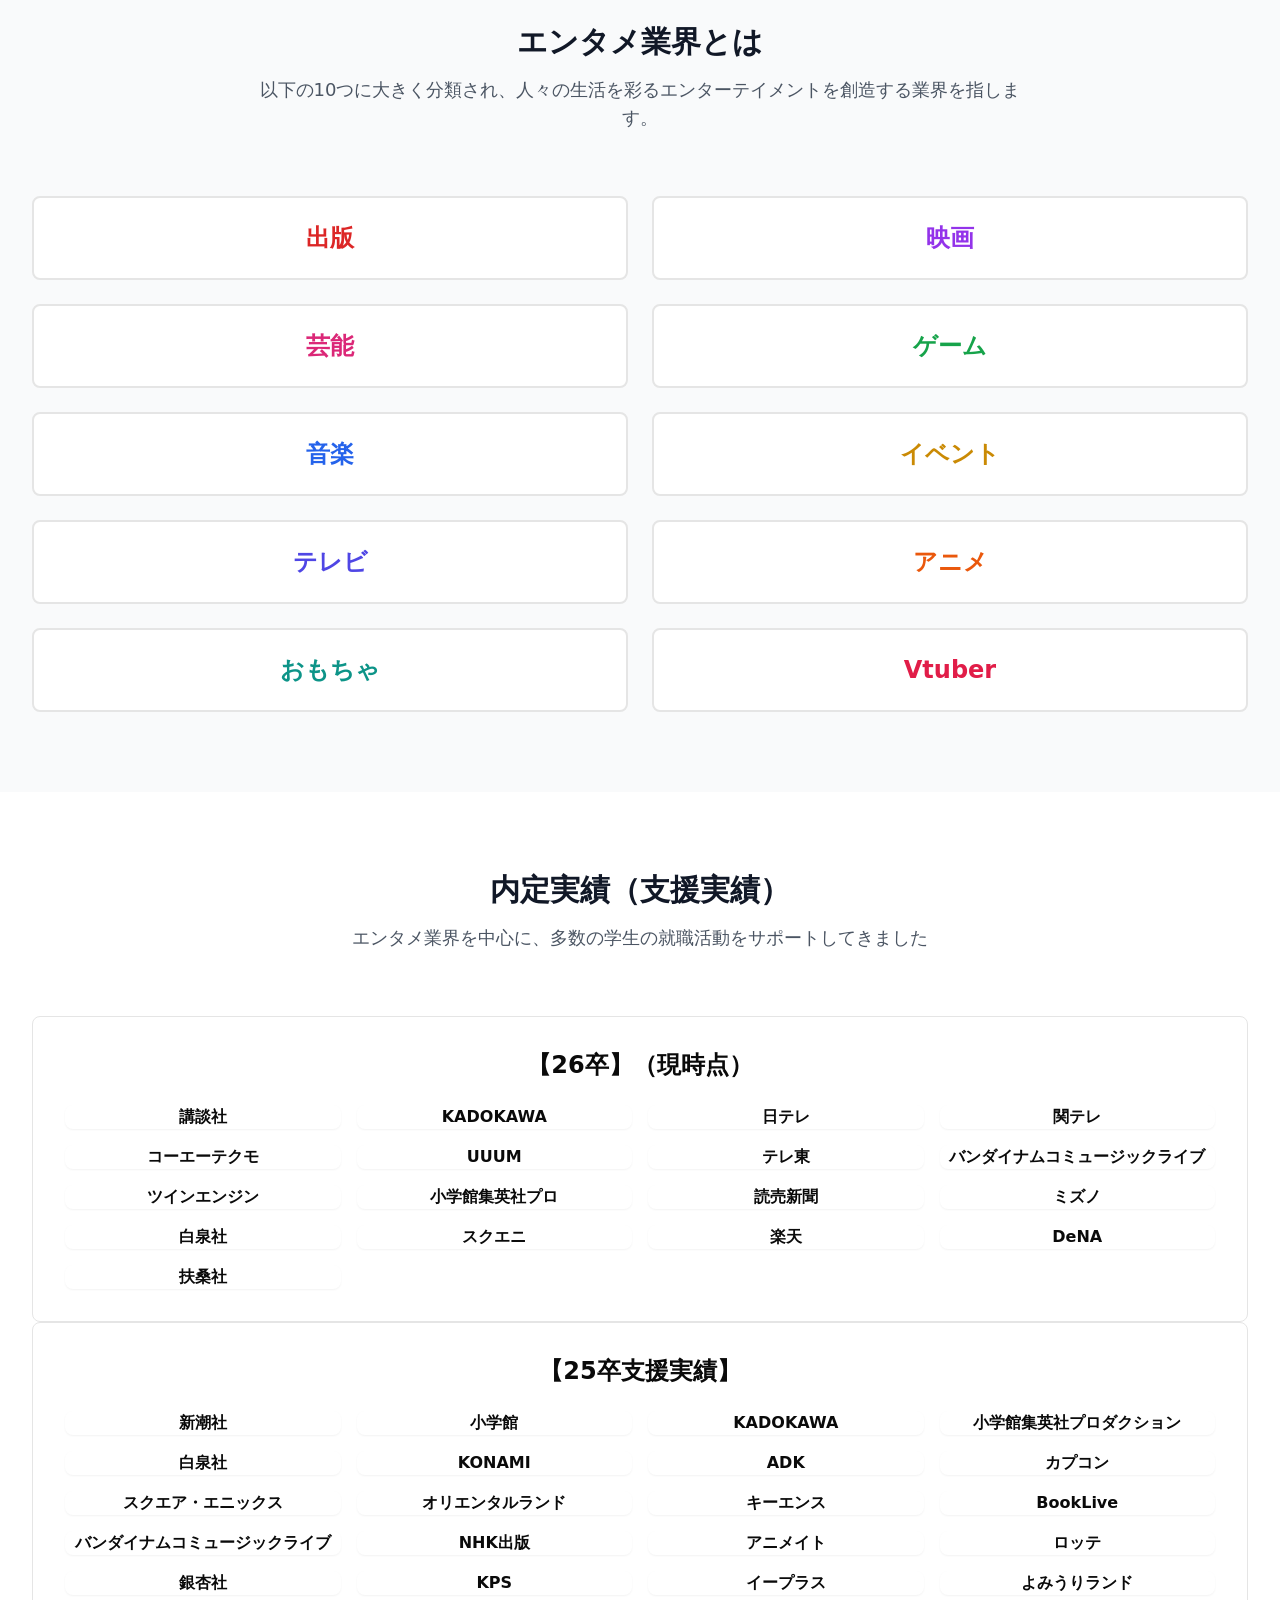
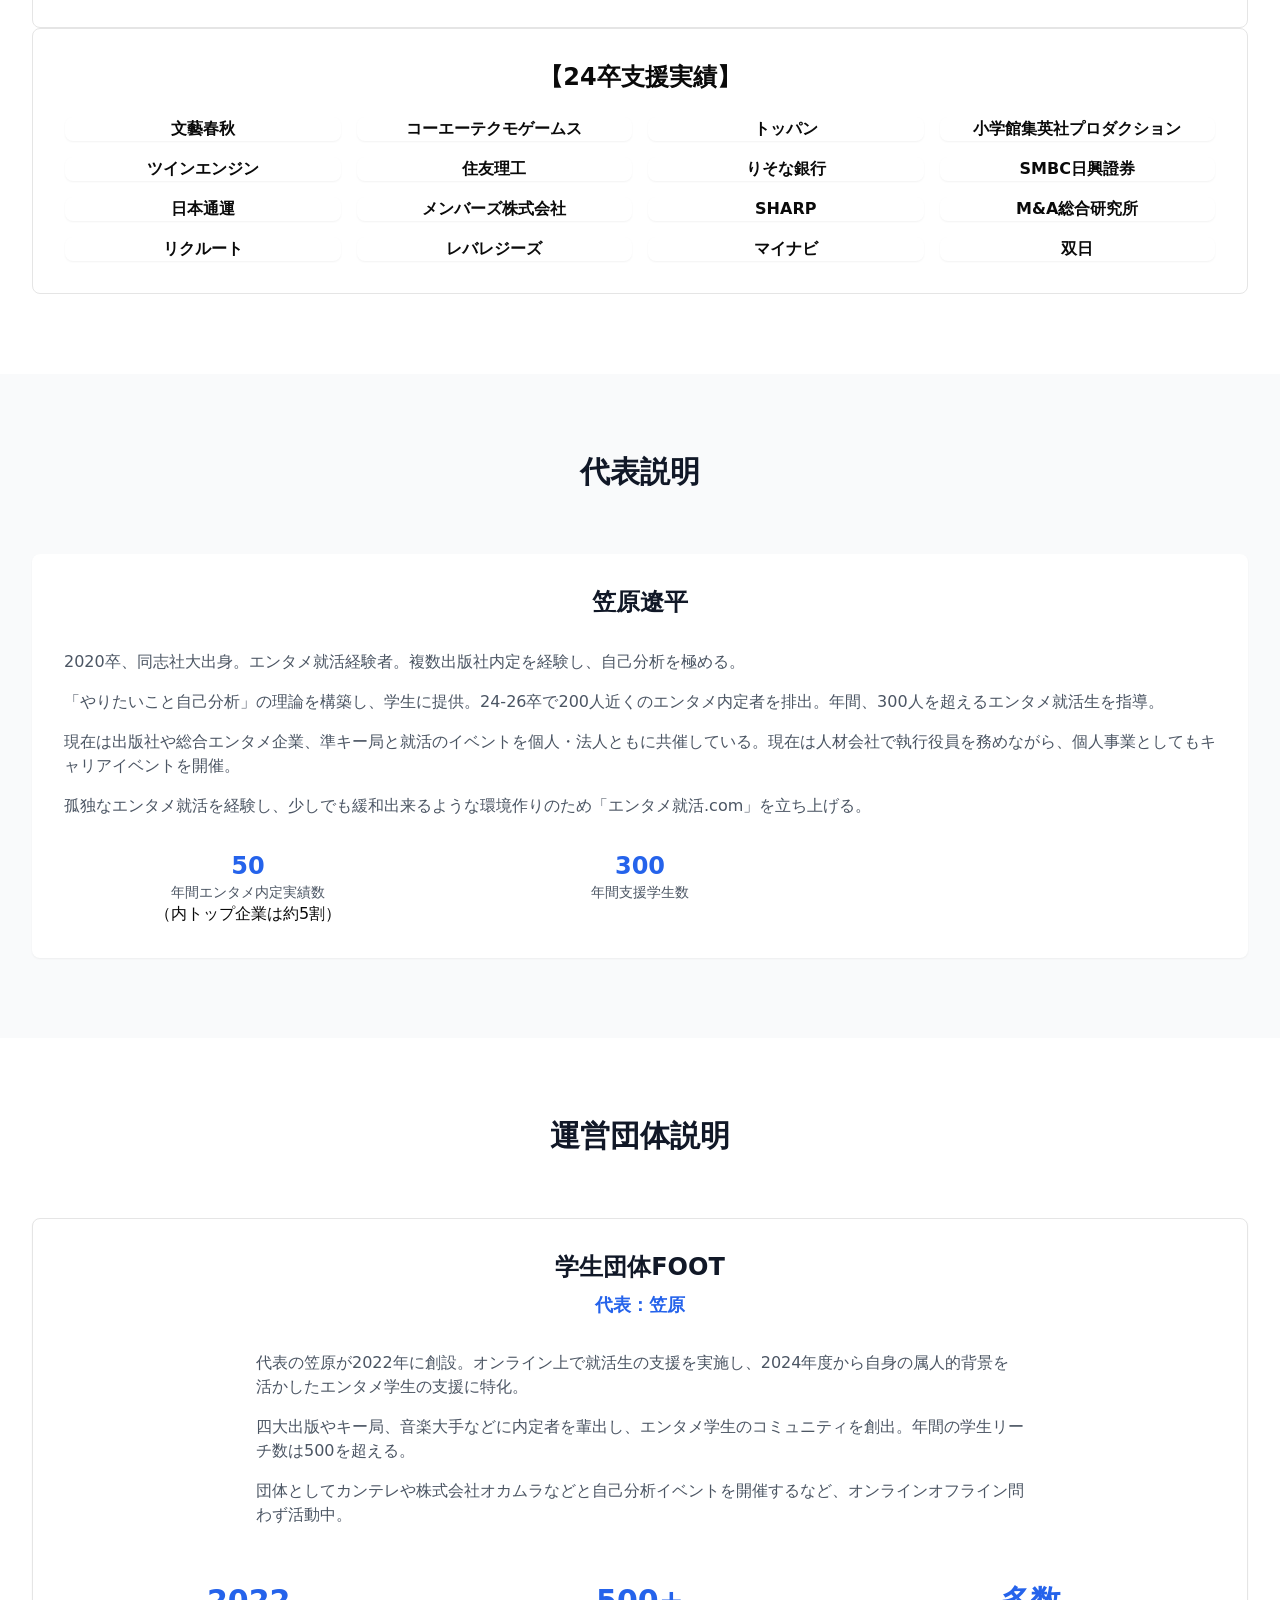
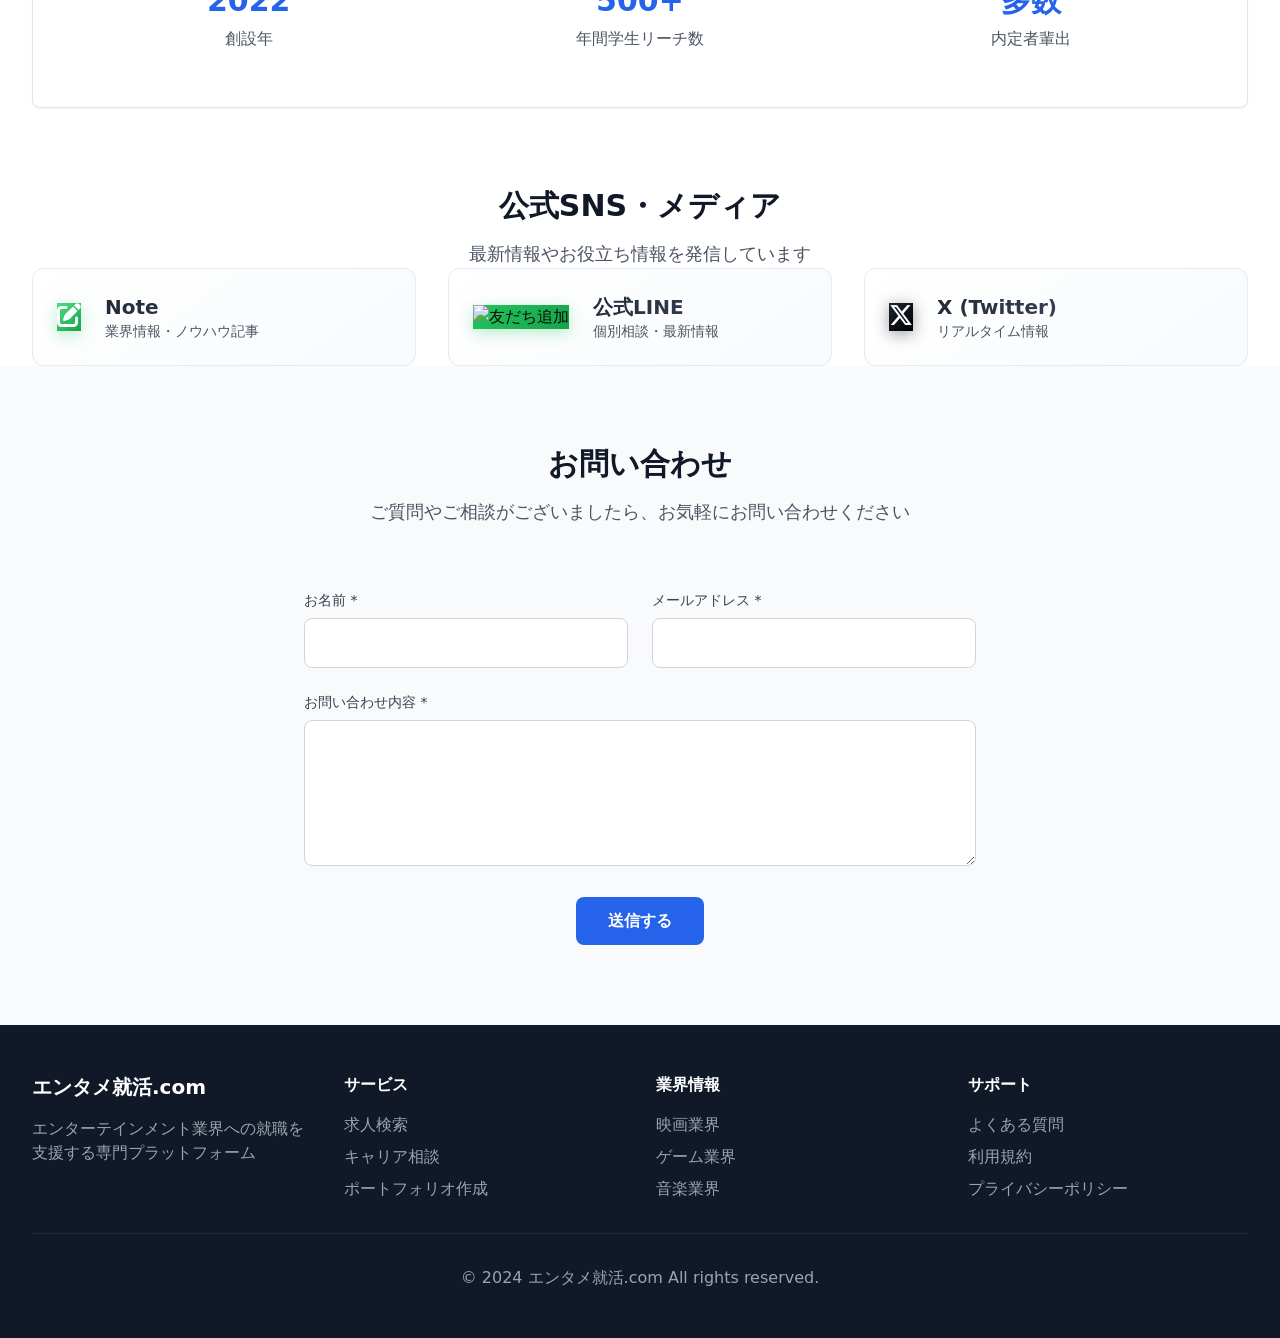
==== commit eb9ea7a4: "修正" ====
--- a/index.html
+++ b/index.html
@@ -50,7 +50,9 @@
 						<span class="text-blue-300" data-oid="_v3:p90">就職活動を支援</span>
 					</h2>
 					<p class="text-xl text-white mb-8 max-w-3xl mx-auto" data-oid="kghh:3m">
-						映画、音楽、ゲーム、アニメ業界への就職を目指す学生のための専門プラットフォーム。 業界のプロフェッショナルがあなたのキャリアをサポートします。
+						エンタメ業界を目指す新卒/第二新卒を支援<br><br>
+						出版・映画・音楽・芸能・ゲーム・アニメ・イベント・テレビ・おもちゃ・Vtuber業界への就職を目指す求職者のためのプラットフォーム<br><br>
+						200名を超えるエンタメ業界支援実績のあるプロフェッショナルがあなたの就活を支援します。
 					</p>
 					<div class="flex flex-col sm:flex-row gap-4 justify-center" data-oid="yf6ujwr">
 						<button class="bg-blue-600 text-white px-8 py-4 rounded-lg text-lg font-semibold hover:bg-blue-700 transition-colors" data-oid="nw67ij7">
@@ -73,38 +75,322 @@
 						エンタメ就活.comは、エンターテインメント業界に特化した就職活動支援サービスです。
 					</p>
 				</div>
-				<div class="grid md:grid-cols-2 gap-12 items-center" data-oid="3tet2:-">
-					<div data-oid="z4m-q:a">
-						<h4 class="text-2xl font-bold text-gray-900 mb-6" data-oid="q1gscb-">
-							なぜエンタメ業界なのか？
-						</h4>
-						<ul class="space-y-4 text-gray-600" data-oid="r:1yyjp">
-							<li class="flex items-start" data-oid="y594n9l">
-								<span class="text-blue-600 mr-3" data-oid="craak1o">✓</span>
-								創造性を活かせる職場環境
-							</li>
-							<li class="flex items-start" data-oid=":a_kn1x">
-								<span class="text-blue-600 mr-3" data-oid="m:9iu.o">✓</span>
-								多様なキャリアパスの選択肢
-							</li>
-							<li class="flex items-start" data-oid=":0n2y1v">
-								<span class="text-blue-600 mr-3" data-oid="51m-umt">✓</span>
-								グローバルな市場での活躍機会
-							</li>
-							<li class="flex items-start" data-oid="--.srv1">
-								<span class="text-blue-600 mr-3" data-oid="u907avj">✓</span>
-								技術革新の最前線での経験
-							</li>
-						</ul>
-					</div>
-					<div class="bg-gray-100 rounded-lg p-8" data-oid="of6yyvt">
-						<div class="text-center" data-oid="phq-qbi">
-							<div class="text-4xl font-bold text-blue-600 mb-2" data-oid="z0kj2jr">1000+</div>
-							<p class="text-gray-600 mb-4" data-oid="6sl0c0w">登録企業数</p>
-							<div class="text-4xl font-bold text-blue-600 mb-2" data-oid="zw7rc_g">95%</div>
-							<p class="text-gray-600 mb-4" data-oid="21o1hl4">内定獲得率</p>
-							<div class="text-4xl font-bold text-blue-600 mb-2" data-oid="yhc6.sa">24h</div>
-							<p class="text-gray-600" data-oid="b60kli_">平均サポート時間</p>
+				<div class="max-w-4xl mx-auto">
+					<div class="grid md:grid-cols-2 gap-8">
+						<div class="space-y-6">
+							<h4 class="text-2xl font-bold text-gray-900 mb-6">サービス内容</h4>
+							<ul class="space-y-4 text-gray-600">
+								<li class="flex items-start">
+									<span class="text-blue-600 mr-3 text-lg">✓</span>
+									<span>エンタメ企業のES解説が見れる</span>
+								</li>
+								<li class="flex items-start">
+									<span class="text-blue-600 mr-3 text-lg">✓</span>
+									<span>エンタメ志望の学生と繋がれる</span>
+								</li>
+								<li class="flex items-start">
+									<span class="text-blue-600 mr-3 text-lg">✓</span>
+									<span>プロに相談ができる</span>
+								</li>
+								<li class="flex items-start">
+									<span class="text-blue-600 mr-3 text-lg">✓</span>
+									<span>プロにES添削を依頼できる</span>
+								</li>
+								<li class="flex items-start">
+									<span class="text-blue-600 mr-3 text-lg">✓</span>
+									<span>OBG訪問ができる（メンバーシップ特典）</span>
+								</li>
+								<li class="flex items-start">
+									<span class="text-blue-600 mr-3 text-lg">✓</span>
+									<span>エンタメ企業の内定者or社員さんにメンター依頼が出せる（メンバーシップ特典）</span>
+								</li>
+								<li class="flex items-start">
+									<span class="text-blue-600 mr-3 text-lg">✓</span>
+									<span>直近三年のエンタメ企業の選考の詳細が見れる</span>
+								</li>
+								<li class="flex items-start">
+									<span class="text-blue-600 mr-3 text-lg">✓</span>
+									<span>一部企業の特別選考ルートに乗れる</span>
+								</li>
+								<li class="flex items-start">
+									<span class="text-blue-600 mr-3 text-lg">✓</span>
+									<span>エンタメ専用の自己分析が受けれる</span>
+								</li>
+							</ul>
+						</div>
+						<div class="bg-blue-50 rounded-lg p-8">
+							<div class="text-center">
+								<h4 class="text-2xl font-bold text-blue-900 mb-6">実績・サポート</h4>
+								<div class="space-y-6">
+									<div>
+										<div class="text-3xl font-bold text-blue-600 mb-2">70%</div>
+										<p class="text-gray-600">内定獲得率</p>
+									</div>
+									<div>
+										<div class="text-3xl font-bold text-blue-600 mb-2">24h</div>
+										<p class="text-gray-600">平均サポート時間</p>
+									</div>
+								</div>
+							</div>
+						</div>
+					</div>
+				</div>
+			</div>
+		</section>
+
+		<!-- Entertainment Industries Section -->
+		<section class="py-20 bg-gray-50">
+			<div class="max-w-7xl mx-auto px-4 sm:px-6 lg:px-8">
+				<div class="text-center mb-16">
+					<h3 class="text-3xl font-bold text-gray-900 mb-4">エンタメ業界とは</h3>
+					<p class="text-lg text-gray-600 max-w-3xl mx-auto mb-12">
+						以下の10つに大きく分類され、人々の生活を彩るエンターテイメントを創造する業界を指します。
+					</p>
+				</div>
+				<div class="max-w-6xl mx-auto">
+					<div class="grid grid-cols-2 md:grid-cols-5 gap-6">
+						<!-- 出版業界 -->
+						<div class="bg-white border-2 border-red-500 p-6 rounded-lg text-center shadow-lg hover:shadow-xl transition-all duration-300 transform hover:-translate-y-1 hover:bg-red-50">
+							<h4 class="font-bold text-2xl" style="color: #dc2626;">出版</h4>
+						</div>
+						
+						<!-- 映画業界 -->
+						<div class="bg-white border-2 border-purple-500 p-6 rounded-lg text-center shadow-lg hover:shadow-xl transition-all duration-300 transform hover:-translate-y-1 hover:bg-purple-50">
+							<h4 class="font-bold text-2xl" style="color: #9333ea;">映画</h4>
+						</div>
+						
+						<!-- 芸能業界 -->
+						<div class="bg-white border-2 border-pink-500 p-6 rounded-lg text-center shadow-lg hover:shadow-xl transition-all duration-300 transform hover:-translate-y-1 hover:bg-pink-50">
+							<h4 class="font-bold text-2xl" style="color: #db2777;">芸能</h4>
+						</div>
+						
+						<!-- ゲーム業界 -->
+						<div class="bg-white border-2 border-green-500 p-6 rounded-lg text-center shadow-lg hover:shadow-xl transition-all duration-300 transform hover:-translate-y-1 hover:bg-green-50">
+							<h4 class="font-bold text-2xl" style="color: #16a34a;">ゲーム</h4>
+						</div>
+						
+						<!-- 音楽業界 -->
+						<div class="bg-white border-2 border-blue-500 p-6 rounded-lg text-center shadow-lg hover:shadow-xl transition-all duration-300 transform hover:-translate-y-1 hover:bg-blue-50">
+							<h4 class="font-bold text-2xl" style="color: #2563eb;">音楽</h4>
+						</div>
+						
+						<!-- イベント業界 -->
+						<div class="bg-white border-2 border-yellow-500 p-6 rounded-lg text-center shadow-lg hover:shadow-xl transition-all duration-300 transform hover:-translate-y-1 hover:bg-yellow-50">
+							<h4 class="font-bold text-2xl" style="color: #ca8a04;">イベント</h4>
+						</div>
+						
+						<!-- テレビ業界 -->
+						<div class="bg-white border-2 border-indigo-500 p-6 rounded-lg text-center shadow-lg hover:shadow-xl transition-all duration-300 transform hover:-translate-y-1 hover:bg-indigo-50">
+							<h4 class="font-bold text-2xl" style="color: #4f46e5;">テレビ</h4>
+						</div>
+						
+						<!-- アニメ業界 -->
+						<div class="bg-white border-2 border-orange-500 p-6 rounded-lg text-center shadow-lg hover:shadow-xl transition-all duration-300 transform hover:-translate-y-1 hover:bg-orange-50">
+							<h4 class="font-bold text-2xl" style="color: #ea580c;">アニメ</h4>
+						</div>
+						
+						<!-- おもちゃ業界 -->
+						<div class="bg-white border-2 border-teal-500 p-6 rounded-lg text-center shadow-lg hover:shadow-xl transition-all duration-300 transform hover:-translate-y-1 hover:bg-teal-50">
+							<h4 class="font-bold text-2xl" style="color: #0d9488;">おもちゃ</h4>
+						</div>
+						
+						<!-- Vtuber業界 -->
+						<div class="bg-white border-2 border-rose-500 p-6 rounded-lg text-center shadow-lg hover:shadow-xl transition-all duration-300 transform hover:-translate-y-1 hover:bg-rose-50">
+							<h4 class="font-bold text-2xl" style="color: #e11d48;">Vtuber</h4>
+						</div>
+					</div>
+				</div>
+			</div>
+		</section>
+
+		<!-- Achievement Section -->
+		<section class="py-20 bg-white">
+			<div class="max-w-7xl mx-auto px-4 sm:px-6 lg:px-8">
+				<div class="text-center mb-16">
+					<h3 class="text-3xl font-bold text-gray-900 mb-4">内定実績（支援実績）</h3>
+					<p class="text-lg text-gray-600 max-w-3xl mx-auto">
+						エンタメ業界を中心に、多数の学生の就職活動をサポートしてきました
+					</p>
+				</div>
+				<div class="max-w-6xl mx-auto space-y-12">
+					<!-- 26卒 -->
+					<div class="bg-gradient-to-r from-blue-50 to-indigo-50 p-8 rounded-lg border border-blue-200">
+						<h4 class="text-2xl font-bold text-blue-900 mb-6 text-center">【26卒】（現時点）</h4>
+						<div class="grid grid-cols-2 md:grid-cols-4 gap-4">
+							<div class="bg-white p-4 rounded-lg shadow-sm text-center">
+								<div class="font-semibold text-gray-800">講談社</div>
+							</div>
+							<div class="bg-white p-4 rounded-lg shadow-sm text-center">
+								<div class="font-semibold text-gray-800">KADOKAWA</div>
+							</div>
+							<div class="bg-white p-4 rounded-lg shadow-sm text-center">
+								<div class="font-semibold text-gray-800">日テレ</div>
+							</div>
+							<div class="bg-white p-4 rounded-lg shadow-sm text-center">
+								<div class="font-semibold text-gray-800">関テレ</div>
+							</div>
+							<div class="bg-white p-4 rounded-lg shadow-sm text-center">
+								<div class="font-semibold text-gray-800">コーエーテクモ</div>
+							</div>
+							<div class="bg-white p-4 rounded-lg shadow-sm text-center">
+								<div class="font-semibold text-gray-800">UUUM</div>
+							</div>
+							<div class="bg-white p-4 rounded-lg shadow-sm text-center">
+								<div class="font-semibold text-gray-800">テレ東</div>
+							</div>
+							<div class="bg-white p-4 rounded-lg shadow-sm text-center">
+								<div class="font-semibold text-gray-800">バンダイナムコミュージックライブ</div>
+
+							</div>
+							<div class="bg-white p-4 rounded-lg shadow-sm text-center">
+								<div class="font-semibold text-gray-800">ツインエンジン</div>
+							</div>
+							<div class="bg-white p-4 rounded-lg shadow-sm text-center">
+								<div class="font-semibold text-gray-800">小学館集英社プロ</div>
+							</div>
+							<div class="bg-white p-4 rounded-lg shadow-sm text-center">
+								<div class="font-semibold text-gray-800">読売新聞</div>
+							</div>
+							<div class="bg-white p-4 rounded-lg shadow-sm text-center">
+								<div class="font-semibold text-gray-800">ミズノ</div>
+							</div>
+							<div class="bg-white p-4 rounded-lg shadow-sm text-center">
+								<div class="font-semibold text-gray-800">白泉社</div>
+							</div>
+							<div class="bg-white p-4 rounded-lg shadow-sm text-center">
+								<div class="font-semibold text-gray-800">スクエニ</div>
+							</div>
+							<div class="bg-white p-4 rounded-lg shadow-sm text-center">
+								<div class="font-semibold text-gray-800">楽天</div>
+							</div>
+							<div class="bg-white p-4 rounded-lg shadow-sm text-center">
+								<div class="font-semibold text-gray-800">DeNA</div>
+							</div>
+							<div class="bg-white p-4 rounded-lg shadow-sm text-center">
+								<div class="font-semibold text-gray-800">扶桑社</div>
+							</div>
+						</div>
+					</div>
+
+					<!-- 25卒 -->
+					<div class="bg-gradient-to-r from-green-50 to-emerald-50 p-8 rounded-lg border border-green-200">
+						<h4 class="text-2xl font-bold text-green-900 mb-6 text-center">【25卒支援実績】</h4>
+						<div class="grid grid-cols-2 md:grid-cols-4 gap-4">
+							<div class="bg-white p-4 rounded-lg shadow-sm text-center">
+								<div class="font-semibold text-gray-800">新潮社</div>
+							</div>
+							<div class="bg-white p-4 rounded-lg shadow-sm text-center">
+								<div class="font-semibold text-gray-800">小学館</div>
+							</div>
+							<div class="bg-white p-4 rounded-lg shadow-sm text-center">
+								<div class="font-semibold text-gray-800">KADOKAWA</div>
+							</div>
+							<div class="bg-white p-4 rounded-lg shadow-sm text-center">
+								<div class="font-semibold text-gray-800">小学館集英社プロダクション</div>
+							</div>
+							<div class="bg-white p-4 rounded-lg shadow-sm text-center">
+								<div class="font-semibold text-gray-800">白泉社</div>
+							</div>
+							<div class="bg-white p-4 rounded-lg shadow-sm text-center">
+								<div class="font-semibold text-gray-800">KONAMI</div>
+							</div>
+							<div class="bg-white p-4 rounded-lg shadow-sm text-center">
+								<div class="font-semibold text-gray-800">ADK</div>
+							</div>
+							<div class="bg-white p-4 rounded-lg shadow-sm text-center">
+								<div class="font-semibold text-gray-800">カプコン</div>
+							</div>
+							<div class="bg-white p-4 rounded-lg shadow-sm text-center">
+								<div class="font-semibold text-gray-800">スクエア・エニックス</div>
+							</div>
+							<div class="bg-white p-4 rounded-lg shadow-sm text-center">
+								<div class="font-semibold text-gray-800">オリエンタルランド</div>
+							</div>
+							<div class="bg-white p-4 rounded-lg shadow-sm text-center">
+								<div class="font-semibold text-gray-800">キーエンス</div>
+							</div>
+							<div class="bg-white p-4 rounded-lg shadow-sm text-center">
+								<div class="font-semibold text-gray-800">BookLive</div>
+							</div>
+							<div class="bg-white p-4 rounded-lg shadow-sm text-center">
+								<div class="font-semibold text-gray-800">バンダイナムコミュージックライブ</div>
+							</div>
+							<div class="bg-white p-4 rounded-lg shadow-sm text-center">
+								<div class="font-semibold text-gray-800">NHK出版</div>
+							</div>
+							<div class="bg-white p-4 rounded-lg shadow-sm text-center">
+								<div class="font-semibold text-gray-800">アニメイト</div>
+							</div>
+							<div class="bg-white p-4 rounded-lg shadow-sm text-center">
+								<div class="font-semibold text-gray-800">ロッテ</div>
+							</div>
+							<div class="bg-white p-4 rounded-lg shadow-sm text-center">
+								<div class="font-semibold text-gray-800">銀杏社</div>
+							</div>
+							<div class="bg-white p-4 rounded-lg shadow-sm text-center">
+								<div class="font-semibold text-gray-800">KPS</div>
+							</div>
+							<div class="bg-white p-4 rounded-lg shadow-sm text-center">
+								<div class="font-semibold text-gray-800">イープラス</div>
+							</div>
+							<div class="bg-white p-4 rounded-lg shadow-sm text-center">
+								<div class="font-semibold text-gray-800">よみうりランド</div>
+							</div>
+						</div>
+					</div>
+
+					<!-- 24卒 -->
+					<div class="bg-gradient-to-r from-purple-50 to-pink-50 p-8 rounded-lg border border-purple-200">
+						<h4 class="text-2xl font-bold text-purple-900 mb-6 text-center">【24卒支援実績】</h4>
+						<div class="grid grid-cols-2 md:grid-cols-4 gap-4">
+							<div class="bg-white p-4 rounded-lg shadow-sm text-center">
+								<div class="font-semibold text-gray-800">文藝春秋</div>
+							</div>
+							<div class="bg-white p-4 rounded-lg shadow-sm text-center">
+								<div class="font-semibold text-gray-800">コーエーテクモゲームス</div>
+							</div>
+							<div class="bg-white p-4 rounded-lg shadow-sm text-center">
+								<div class="font-semibold text-gray-800">トッパン</div>
+							</div>
+							<div class="bg-white p-4 rounded-lg shadow-sm text-center">
+								<div class="font-semibold text-gray-800">小学館集英社プロダクション</div>
+							</div>
+							<div class="bg-white p-4 rounded-lg shadow-sm text-center">
+								<div class="font-semibold text-gray-800">ツインエンジン</div>
+							</div>
+							<div class="bg-white p-4 rounded-lg shadow-sm text-center">
+								<div class="font-semibold text-gray-800">住友理工</div>
+							</div>
+							<div class="bg-white p-4 rounded-lg shadow-sm text-center">
+								<div class="font-semibold text-gray-800">りそな銀行</div>
+							</div>
+							<div class="bg-white p-4 rounded-lg shadow-sm text-center">
+								<div class="font-semibold text-gray-800">SMBC日興證券</div>
+							</div>
+							<div class="bg-white p-4 rounded-lg shadow-sm text-center">
+								<div class="font-semibold text-gray-800">日本通運</div>
+							</div>
+							<div class="bg-white p-4 rounded-lg shadow-sm text-center">
+								<div class="font-semibold text-gray-800">メンバーズ株式会社</div>
+							</div>
+							<div class="bg-white p-4 rounded-lg shadow-sm text-center">
+								<div class="font-semibold text-gray-800">SHARP</div>
+							</div>
+							<div class="bg-white p-4 rounded-lg shadow-sm text-center">
+								<div class="font-semibold text-gray-800">M&A総合研究所</div>
+							</div>
+							<div class="bg-white p-4 rounded-lg shadow-sm text-center">
+								<div class="font-semibold text-gray-800">リクルート</div>
+							</div>
+							<div class="bg-white p-4 rounded-lg shadow-sm text-center">
+								<div class="font-semibold text-gray-800">レバレジーズ</div>
+							</div>
+							<div class="bg-white p-4 rounded-lg shadow-sm text-center">
+								<div class="font-semibold text-gray-800">マイナビ</div>
+							</div>
+							<div class="bg-white p-4 rounded-lg shadow-sm text-center">
+								<div class="font-semibold text-gray-800">双日</div>
+							</div>
 						</div>
 					</div>
 				</div>
@@ -130,12 +416,13 @@
 						</div>
 						<div class="mt-8 grid md:grid-cols-3 gap-6 text-center">
 							<div class="bg-blue-50 p-4 rounded-lg">
-								<div class="text-2xl font-bold text-blue-600 mb-1">200</div>
-								<p class="text-sm text-gray-600">エンタメ内定者排出</p>
+								<div class="text-2xl font-bold text-blue-600 mb-1">50</div>
+								<p class="text-sm text-gray-600">年間エンタメ内定実績数</p>
+								<p class="text-xs text-gray-500">（内トップ企業は約5割）</p>
 							</div>
 							<div class="bg-blue-50 p-4 rounded-lg">
 								<div class="text-2xl font-bold text-blue-600 mb-1">300</div>
-								<p class="text-sm text-gray-600">年間指導学生数</p>
+								<p class="text-sm text-gray-600">年間支援学生数</p>
 							</div>
 						</div>
 					</div>
@@ -153,20 +440,25 @@
 					<div class="bg-white p-8 rounded-lg shadow-sm border" data-oid="o1woj7n">
 						<div class="text-center mb-8">
 							<h4 class="text-2xl font-bold text-gray-900 mb-2" data-oid="6:_q25y">学生団体FOOT</h4>
-							<p class="text-lg text-blue-600 font-semibold">運営メンバー5名</p>
+							<p class="text-lg text-blue-600 font-semibold">代表：笠原</p>
 						</div>
 						<div class="space-y-4 text-gray-600 leading-relaxed text-left max-w-3xl mx-auto">
-							<p>2022年立ち上げ、オンライン上で学歴問わず新卒学生の相談支援を実施。</p>
-							<p>24年度からエンタメ就活生向け支援を展開し、オンラインオフライン問わず企業と学生を巻き込んだキャリアイベント開催。</p>
-						</div>
-						<div class="mt-8 grid md:grid-cols-2 gap-6 text-center">
+							<p>代表の笠原が2022年に創設。オンライン上で就活生の支援を実施し、2024年度から自身の属人的背景を活かしたエンタメ学生の支援に特化。</p>
+							<p>四大出版やキー局、音楽大手などに内定者を輩出し、エンタメ学生のコミュニティを創出。年間の学生リーチ数は500を超える。</p>
+							<p>団体としてカンテレや株式会社オカムラなどと自己分析イベントを開催するなど、オンラインオフライン問わず活動中。</p>
+						</div>
+						<div class="mt-8 grid md:grid-cols-3 gap-6 text-center">
 							<div class="bg-blue-50 p-6 rounded-lg">
 								<div class="text-3xl font-bold text-blue-600 mb-2">2022</div>
-								<p class="text-gray-600 font-medium">設立年</p>
+								<p class="text-gray-600 font-medium">創設年</p>
 							</div>
 							<div class="bg-blue-50 p-6 rounded-lg">
-								<div class="text-3xl font-bold text-blue-600 mb-2">5名</div>
-								<p class="text-gray-600 font-medium">運営メンバー</p>
+								<div class="text-3xl font-bold text-blue-600 mb-2">500+</div>
+								<p class="text-gray-600 font-medium">年間学生リーチ数</p>
+							</div>
+							<div class="bg-blue-50 p-6 rounded-lg">
+								<div class="text-3xl font-bold text-blue-600 mb-2">多数</div>
+								<p class="text-gray-600 font-medium">内定者輩出</p>
 							</div>
 						</div>
 					</div>
@@ -194,10 +486,9 @@
 					</a>
 
 					<!-- LINE -->
-					<a href="https://line.me/ti/g2/gN7HyoT5Mn164_MBXRRuBVRKFFbnpzjZRpgBzA?utm_source=invitation&utm_medium=link_copy&utm_campaign=default"
-						target="_blank" class="social-card flex items-center p-6 group w-full sm:w-auto min-w-[320px]">
+					<a href="https://lin.ee/t6xInrT" target="_blank" class="social-card flex items-center p-6 group w-full sm:w-auto min-w-[320px]">
 						<div class="social-icon bg-gradient-to-br from-green-500 to-green-600 p-4 rounded-full mr-8 transition-all duration-300 shadow-lg">
-							<i class="fab fa-line text-white text-2xl"></i>
+							<img src="https://scdn.line-apps.com/n/line_add_friends/btn/ja.png" alt="友だち追加" height="36" border="0">
 						</div>
 						<div>
 							<h4 class="social-title text-xl font-semibold mb-1">公式LINE</h4>
@@ -227,26 +518,28 @@
 					<p class="text-lg text-gray-600" data-oid="52licb2">ご質問やご相談がございましたら、お気軽にお問い合わせください</p>
 				</div>
 				<div class="max-w-2xl mx-auto" data-oid="spe0u4g">
-					<form class="space-y-6" data-oid="5bbnk41">
+					<form id="contactForm" class="space-y-6" data-oid="5bbnk41">
 						<div class="grid md:grid-cols-2 gap-6" data-oid="1eg02j-">
 							<div data-oid="ehgtdpg">
-								<label class="block text-sm font-medium text-gray-700 mb-2" data-oid="e.:ilqh">お名前</label>
-								<input type="text" class="w-full px-4 py-3 border border-gray-300 rounded-lg focus:ring-2 focus:ring-blue-500 focus:border-transparent" data-oid="huws5zy"/>
+								<label class="block text-sm font-medium text-gray-700 mb-2" data-oid="e.:ilqh">お名前 <span class="text-red-500">*</span></label>
+								<input type="text" name="name" required class="w-full px-4 py-3 border border-gray-300 rounded-lg focus:ring-2 focus:ring-blue-500 focus:border-transparent" data-oid="huws5zy"/>
 							</div>
 							<div data-oid="x24cfoj">
-								<label class="block text-sm font-medium text-gray-700 mb-2" data-oid="b33:81s">メールアドレス</label>
-								<input type="email" class="w-full px-4 py-3 border border-gray-300 rounded-lg focus:ring-2 focus:ring-blue-500 focus:border-transparent" data-oid="kyn_gvp"/>
+								<label class="block text-sm font-medium text-gray-700 mb-2" data-oid="b33:81s">メールアドレス <span class="text-red-500">*</span></label>
+								<input type="email" name="email" required class="w-full px-4 py-3 border border-gray-300 rounded-lg focus:ring-2 focus:ring-blue-500 focus:border-transparent" data-oid="kyn_gvp"/>
 							</div>
 						</div>
 						<div data-oid="3tcyvwo">
-							<label class="block text-sm font-medium text-gray-700 mb-2" data-oid="5k5ruv0">お問い合わせ内容</label>
-							<textarea rows="5" class="w-full px-4 py-3 border border-gray-300 rounded-lg focus:ring-2 focus:ring-blue-500 focus:border-transparent" data-oid="vslh678"></textarea>
+							<label class="block text-sm font-medium text-gray-700 mb-2" data-oid="5k5ruv0">お問い合わせ内容 <span class="text-red-500">*</span></label>
+							<textarea name="message" rows="5" required class="w-full px-4 py-3 border border-gray-300 rounded-lg focus:ring-2 focus:ring-blue-500 focus:border-transparent" data-oid="vslh678"></textarea>
 						</div>
 						<div class="text-center" data-oid="j7au2h1">
-							<button type="submit" class="bg-blue-600 text-white px-8 py-3 rounded-lg font-semibold hover:bg-blue-700 transition-colors" data-oid="4pntx:e">
+							<button type="submit" id="submitBtn" class="bg-blue-600 text-white px-8 py-3 rounded-lg font-semibold hover:bg-blue-700 transition-colors" data-oid="4pntx:e">
 								送信する
 							</button>
 						</div>
+						<!-- 送信結果メッセージ -->
+						<div id="messageArea" class="hidden text-center p-4 rounded-lg"></div>
 					</form>
 				</div>
 			</div>
@@ -318,5 +611,70 @@
 	<script>self.__next_f.push([1,"2:I[2846,[],\"\"]\n4:I[9107,[],\"ClientPageRoot\"]\n5:I[7340,[\"931\",\"static/chunks/app/page-a45c3d5c551c6eba.js\"],\"default\",1]\n6:I[4707,[],\"\"]\n7:I[6423,[],\"\"]\n9:I[1060,[],\"\"]\na:[]\n"])</script>
 	<script>self.__next_f.push([1,"0:[\"$\",\"$L2\",null,{\"buildId\":\"jyeVjdVrS90ovQKzaR-Q5\",\"assetPrefix\":\"/shukatsu_test\",\"urlParts\":[\"\",\"\"],\"initialTree\":[\"\",{\"children\":[\"__PAGE__\",{}]},\"$undefined\",\"$undefined\",true],\"initialSeedData\":[\"\",{\"children\":[\"__PAGE__\",{},[[\"$L3\",[\"$\",\"$L4\",null,{\"props\":{\"params\":{},\"searchParams\":{}},\"Component\":\"$5\"}],null],null],null]},[[[[\"$\",\"link\",\"0\",{\"rel\":\"stylesheet\",\"href\":\"./css/099c36c4b15e12e5.css\",\"precedence\":\"next\",\"crossOrigin\":\"$undefined\"}]],[\"$\",\"html\",null,{\"lang\":\"en\",\"data-oid\":\":7sfgcc\",\"children\":[\"$\",\"body\",null,{\"className\":\"\",\"data-oid\":\"9fgw:50\",\"children\":[\"$\",\"$L6\",null,{\"parallelRouterKey\":\"children\",\"segmentPath\":[\"children\"],\"error\":\"$undefined\",\"errorStyles\":\"$undefined\",\"errorScripts\":\"$undefined\",\"template\":[\"$\",\"$L7\",null,{}],\"templateStyles\":\"$undefined\",\"templateScripts\":\"$undefined\",\"notFound\":[[\"$\",\"title\",null,{\"children\":\"404: This page could not be found.\"}],[\"$\",\"div\",null,{\"style\":{\"fontFamily\":\"system-ui,\\\"Segoe UI\\\",Roboto,Helvetica,Arial,sans-serif,\\\"Apple Color Emoji\\\",\\\"Segoe UI Emoji\\\"\",\"height\":\"100vh\",\"textAlign\":\"center\",\"display\":\"flex\",\"flexDirection\":\"column\",\"alignItems\":\"center\",\"justifyContent\":\"center\"},\"children\":[\"$\",\"div\",null,{\"children\":[[\"$\",\"style\",null,{\"dangerouslySetInnerHTML\":{\"__html\":\"body{color:#000;background:#fff;margin:0}.next-error-h1{border-right:1px solid rgba(0,0,0,.3)}@media (prefers-color-scheme:dark){body{color:#fff;background:#000}.next-error-h1{border-right:1px solid rgba(255,255,255,.3)}}\"}}],[\"$\",\"h1\",null,{\"className\":\"next-error-h1\",\"style\":{\"display\":\"inline-block\",\"margin\":\"0 20px 0 0\",\"padding\":\"0 23px 0 0\",\"fontSize\":24,\"fontWeight\":500,\"verticalAlign\":\"top\",\"lineHeight\":\"49px\"},\"children\":\"404\"}],[\"$\",\"div\",null,{\"style\":{\"display\":\"inline-block\"},\"children\":[\"$\",\"h2\",null,{\"style\":{\"fontSize\":14,\"fontWeight\":400,\"lineHeight\":\"49px\",\"margin\":0},\"children\":\"This page could not be found.\"}]}]]}]],\"notFoundStyles\":[]}]}]}]],null],null],\"couldBeIntercepted\":false,\"initialHead\":[null,\"$L8\"],\"globalErrorComponent\":\"$9\",\"missingSlots\":\"$Wa\"}]\n"])</script>
 	<script>self.__next_f.push([1,"8:[[\"$\",\"meta\",\"0\",{\"name\":\"viewport\",\"content\":\"width=device-width, initial-scale=1\"}],[\"$\",\"meta\",\"1\",{\"charSet\":\"utf-8\"}],[\"$\",\"title\",\"2\",{\"children\":\"My New App\"}],[\"$\",\"meta\",\"3\",{\"name\":\"description\",\"content\":\"Generated by Onlook\"}],[\"$\",\"link\",\"4\",{\"rel\":\"icon\",\"href\":\"/shukatsu_test/favicon.ico\",\"type\":\"image/x-icon\",\"sizes\":\"16x16\"}]]\n3:null\n"])</script>
+	
+	<!-- お問い合わせフォーム用JavaScript -->
+	<script>
+	document.addEventListener('DOMContentLoaded', function() {
+		const contactForm = document.getElementById('contactForm');
+		const submitBtn = document.getElementById('submitBtn');
+		const messageArea = document.getElementById('messageArea');
+		
+		contactForm.addEventListener('submit', function(e) {
+			e.preventDefault();
+			
+			// 送信ボタンを無効化
+			submitBtn.disabled = true;
+			submitBtn.textContent = '送信中...';
+			
+			// フォームデータの取得
+			const formData = new FormData(contactForm);
+			
+			// Ajax送信
+			fetch('contact.php', {
+				method: 'POST',
+				body: formData
+			})
+			.then(response => response.json())
+			.then(data => {
+				// メッセージエリアの表示
+				messageArea.classList.remove('hidden');
+				
+				if (data.success) {
+					// 成功時
+					messageArea.className = 'text-center p-4 rounded-lg bg-green-100 text-green-800 border border-green-200';
+					messageArea.textContent = data.message;
+					
+					// フォームをリセット
+					contactForm.reset();
+				} else {
+					// 失敗時
+					messageArea.className = 'text-center p-4 rounded-lg bg-red-100 text-red-800 border border-red-200';
+					messageArea.textContent = data.message;
+				}
+				
+				// 3秒後にメッセージを非表示
+				setTimeout(() => {
+					messageArea.classList.add('hidden');
+				}, 5000);
+			})
+			.catch(error => {
+				// エラー時
+				messageArea.classList.remove('hidden');
+				messageArea.className = 'text-center p-4 rounded-lg bg-red-100 text-red-800 border border-red-200';
+				messageArea.textContent = '通信エラーが発生しました。しばらく時間をおいて再度お試しください。';
+				
+				// 3秒後にメッセージを非表示
+				setTimeout(() => {
+					messageArea.classList.add('hidden');
+				}, 5000);
+			})
+			.finally(() => {
+				// 送信ボタンを再有効化
+				submitBtn.disabled = false;
+				submitBtn.textContent = '送信する';
+			});
+		});
+	});
+	</script>
 </body>
 </html>
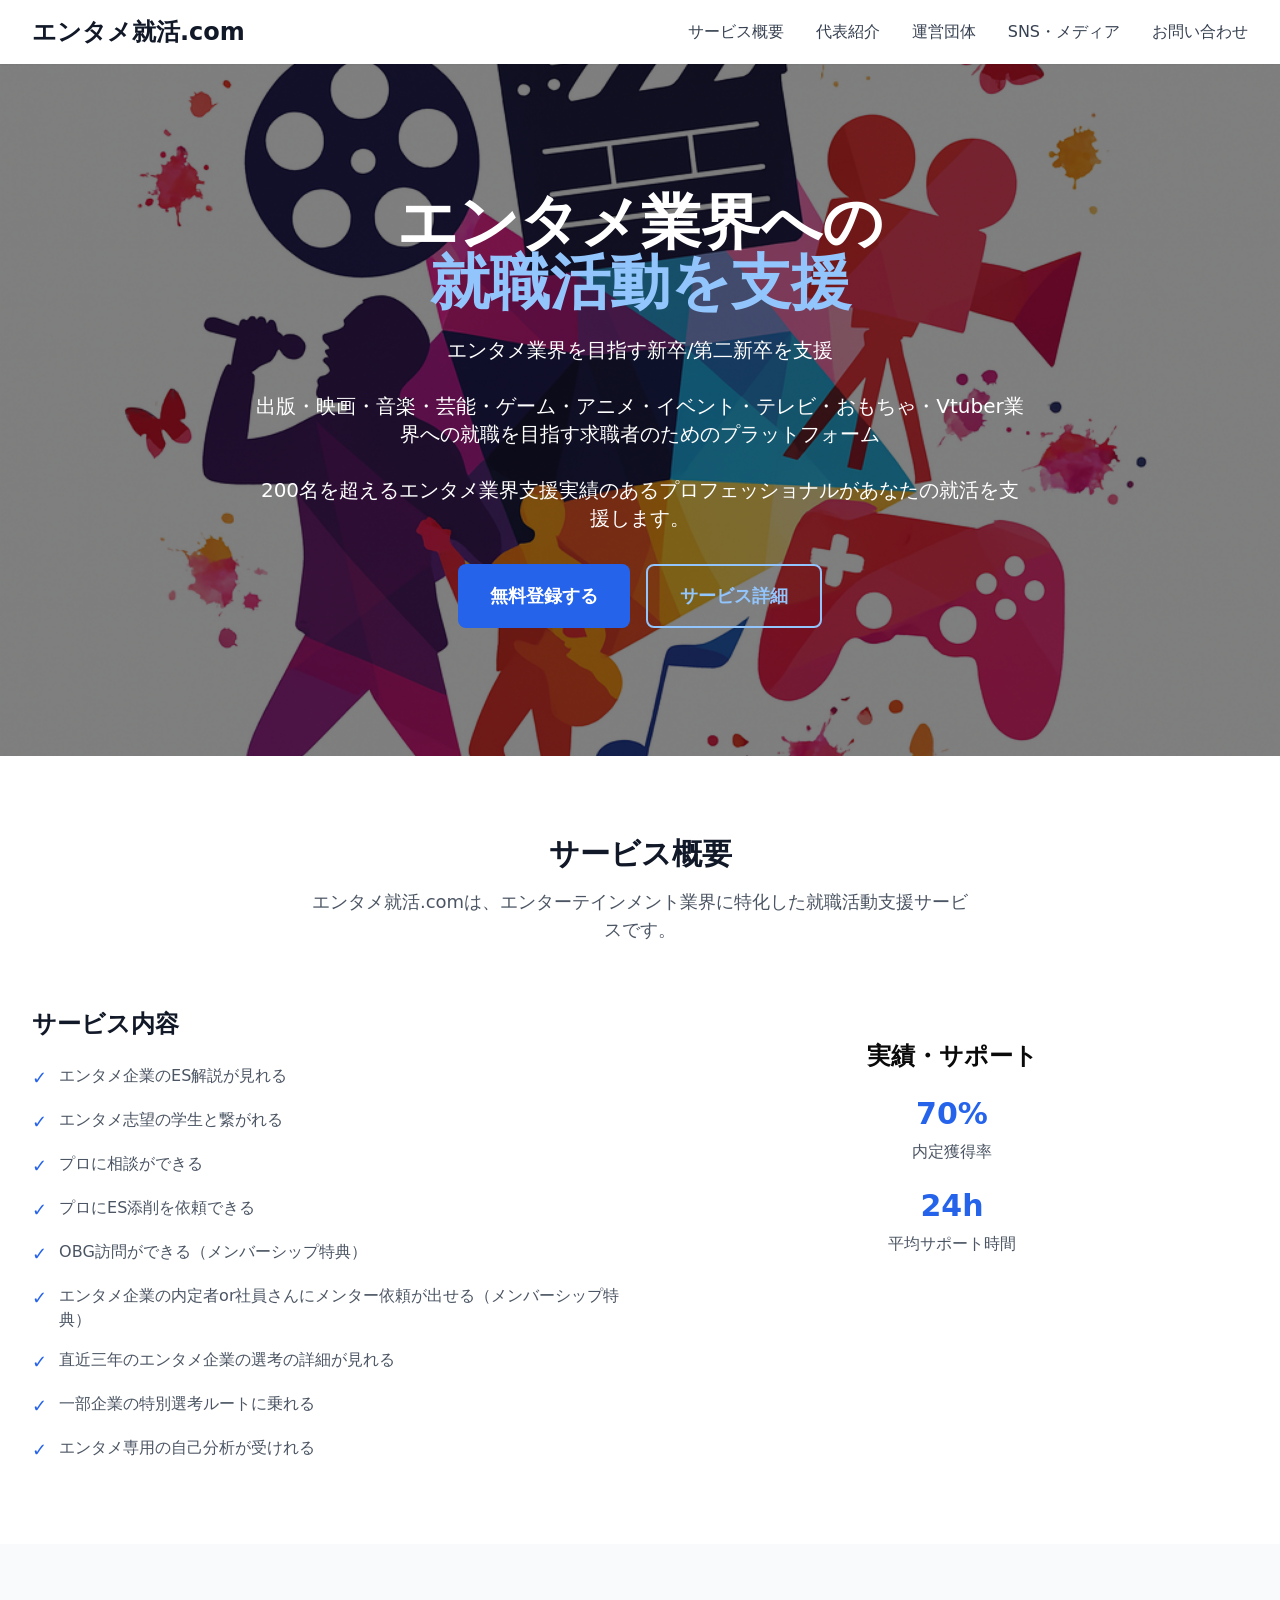
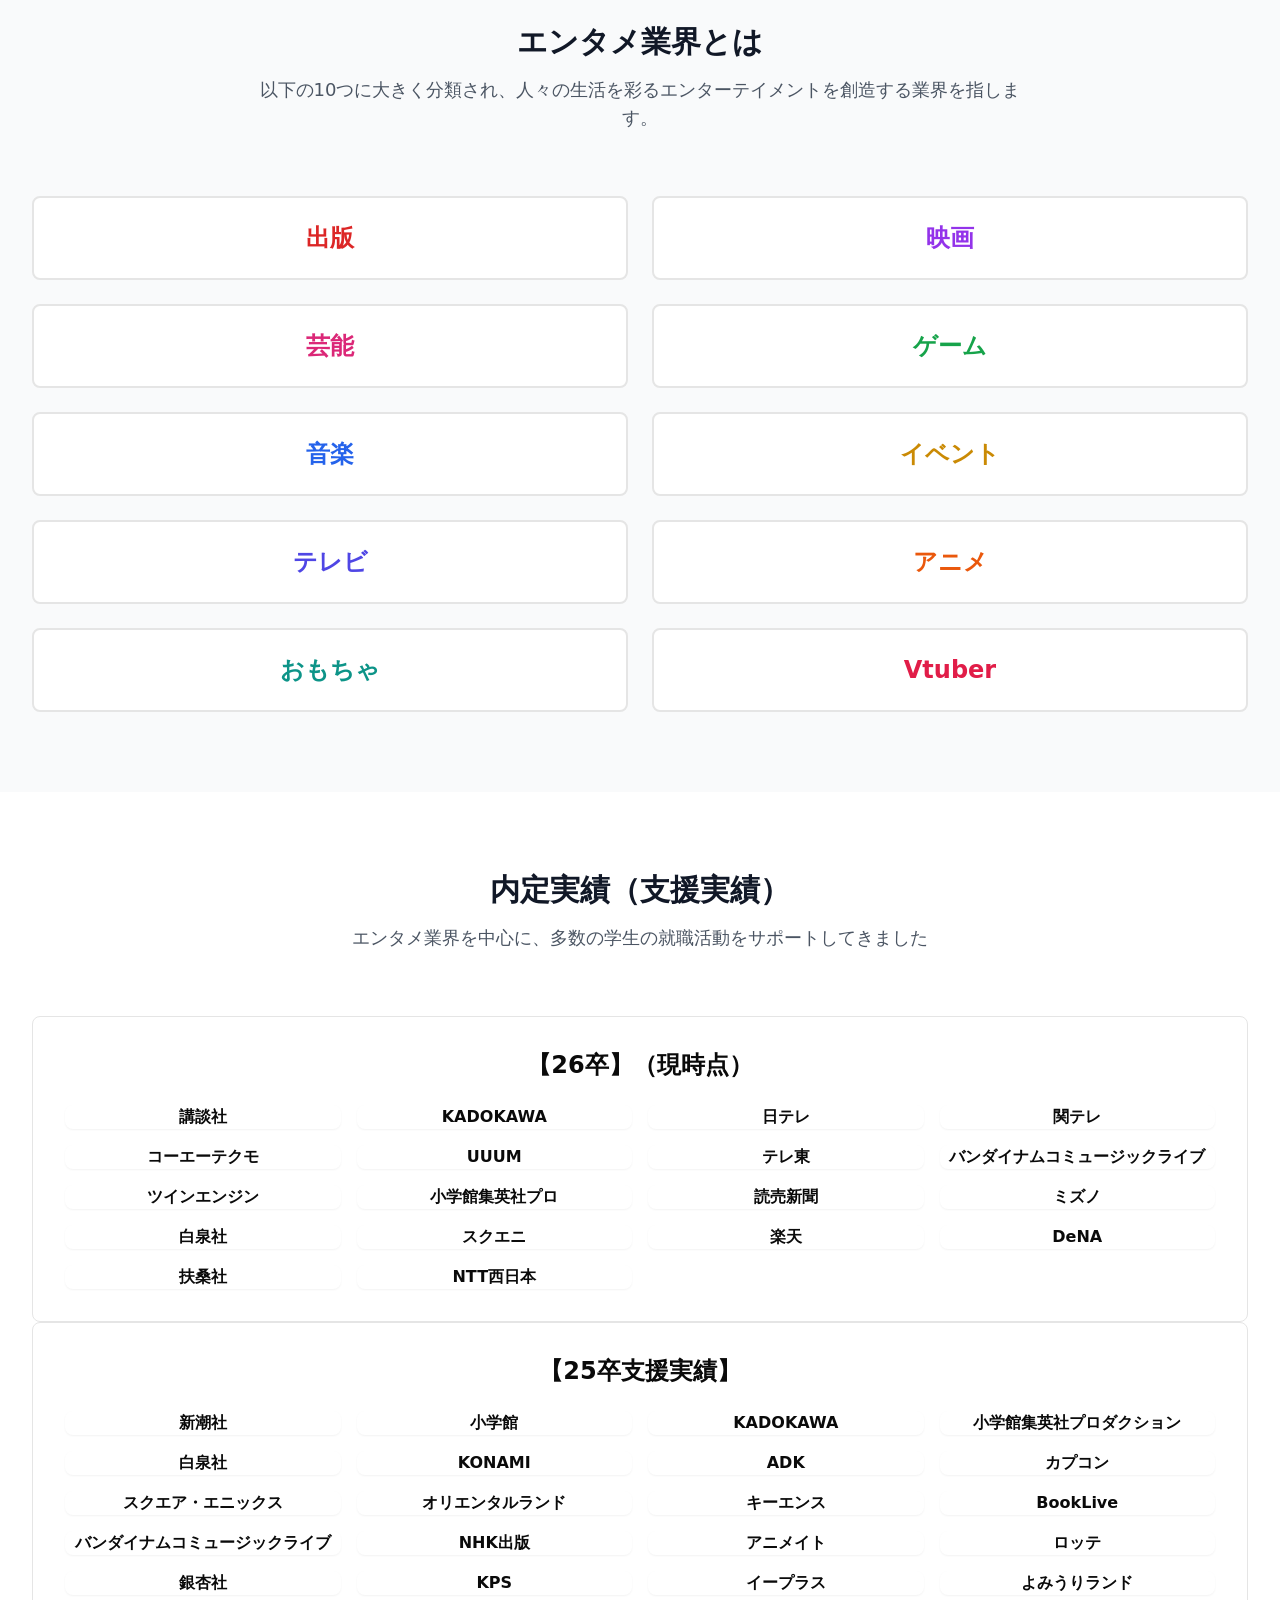
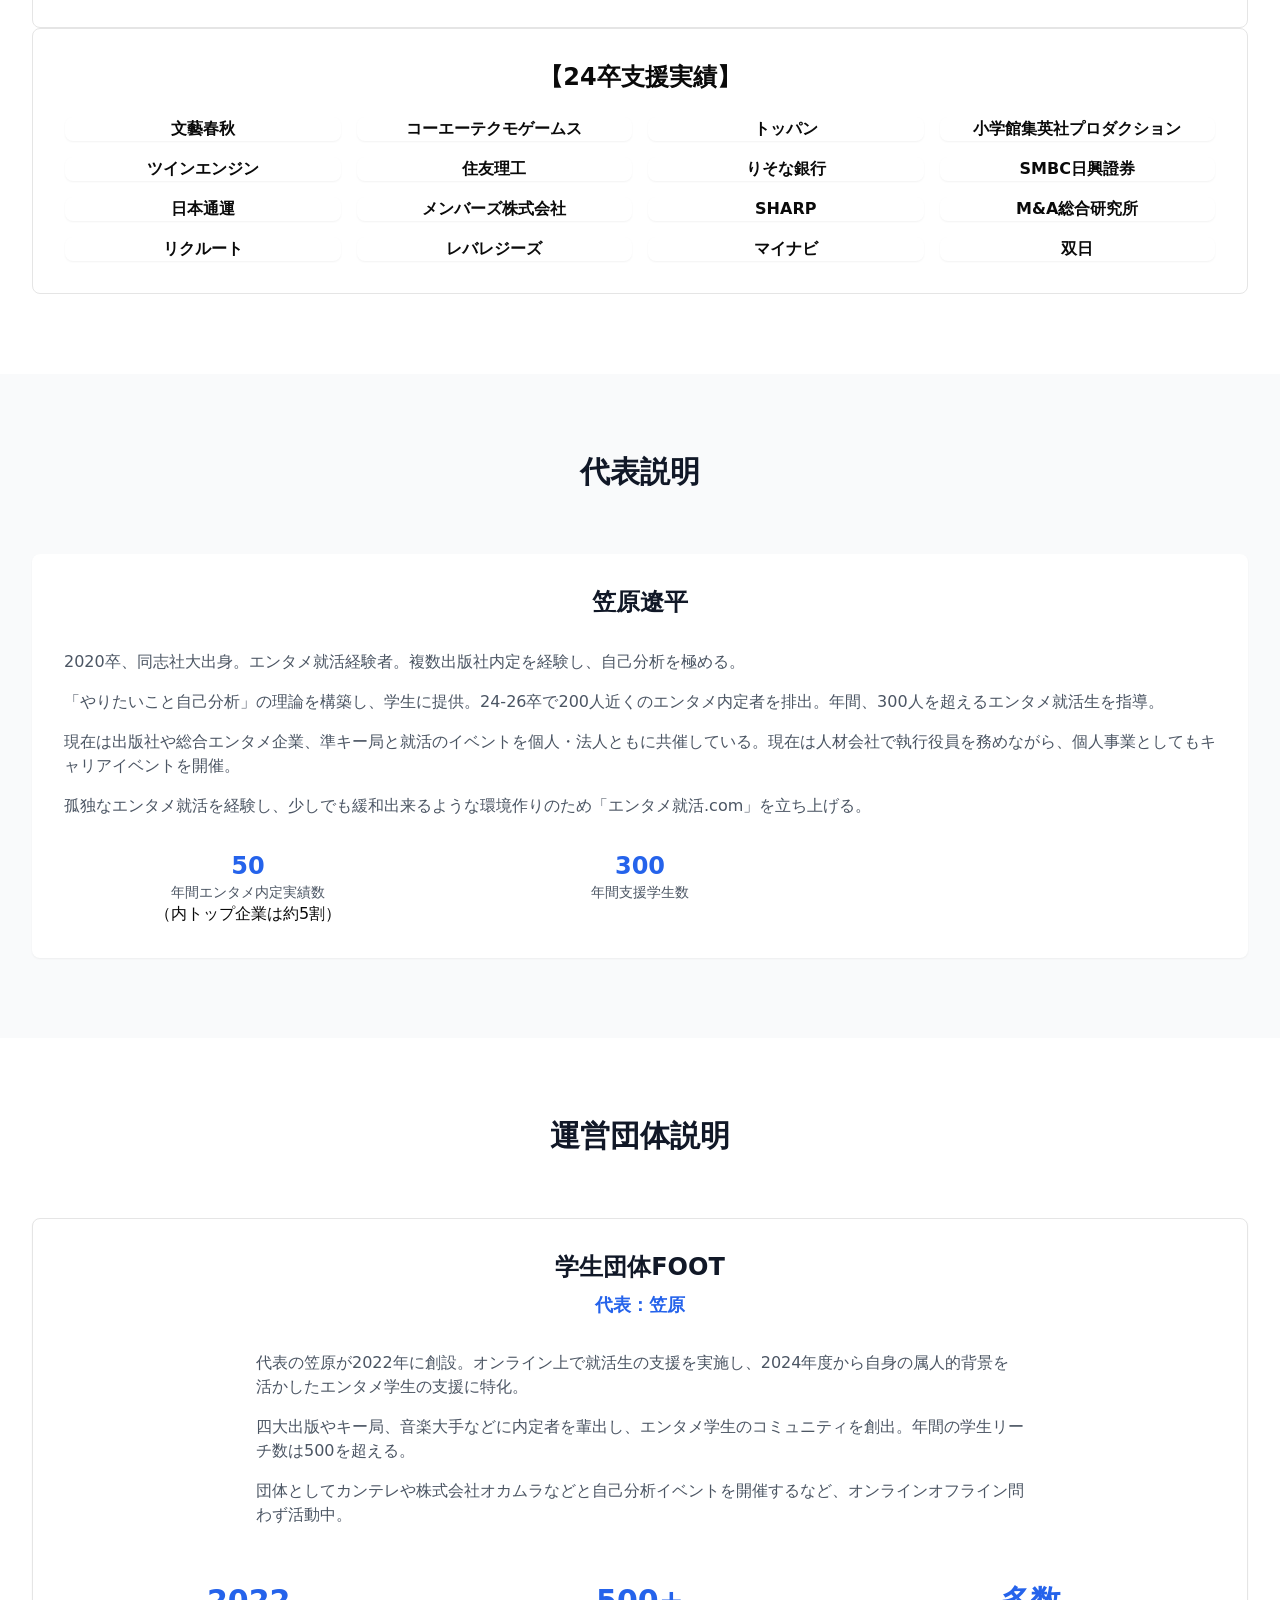
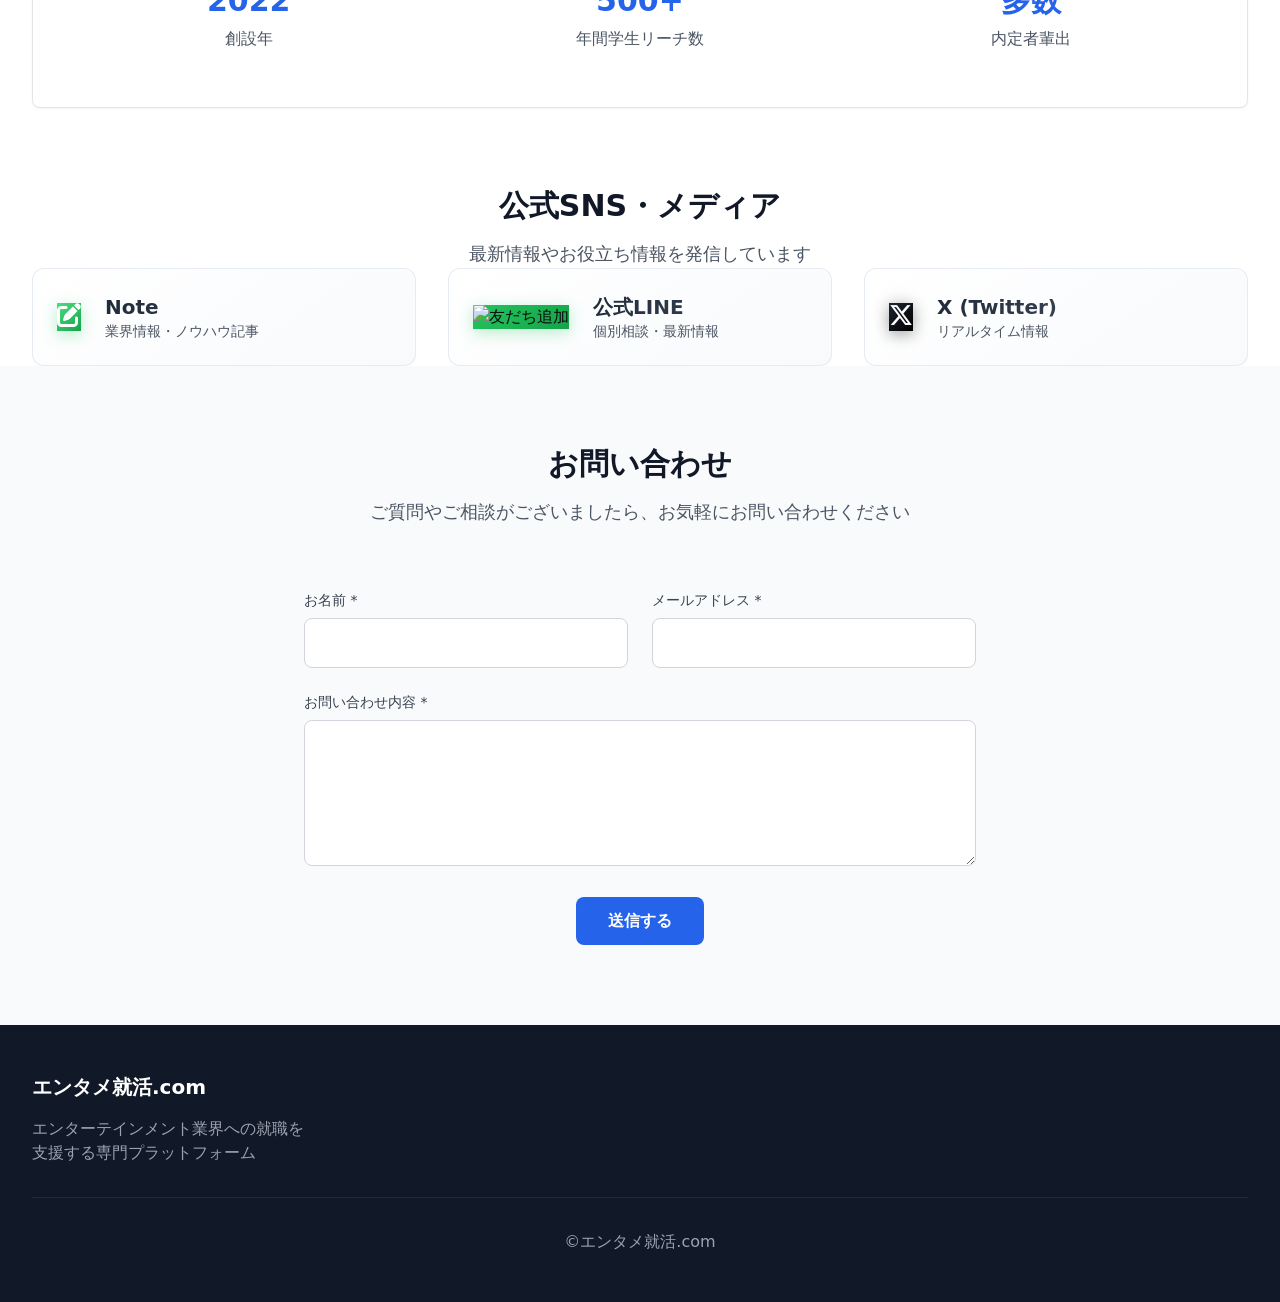
==== commit 1a462b7b: ""a"" ====
--- a/index.html
+++ b/index.html
@@ -27,8 +27,9 @@
 					</div>
 					<nav class="hidden md:flex space-x-8" data-oid="7j_1:3n">
 						<a href="#about" class="text-gray-700 hover:text-blue-600 transition-colors" data-oid="h.n5:g0">サービス概要</a>
-						<a href="#features" class="text-gray-700 hover:text-blue-600 transition-colors" data-oid="37q4n.q">特徴</a>
-						<a href="#companies" class="text-gray-700 hover:text-blue-600 transition-colors" data-oid="084p73d">企業一覧</a>
+						<a href="#representative" class="text-gray-700 hover:text-blue-600 transition-colors" data-oid="37q4n.q">代表紹介</a>
+						<a href="#organization" class="text-gray-700 hover:text-blue-600 transition-colors" data-oid="084p73d">運営団体</a>
+						<a href="#social" class="text-gray-700 hover:text-blue-600 transition-colors">SNS・メディア</a>
 						<a href="#contact" class="text-gray-700 hover:text-blue-600 transition-colors" data-oid="x_s1gna">お問い合わせ</a>
 					</nav>
 					<button class="md:hidden" data-oid="q6qaz-z">
@@ -269,6 +270,9 @@
 							<div class="bg-white p-4 rounded-lg shadow-sm text-center">
 								<div class="font-semibold text-gray-800">扶桑社</div>
 							</div>
+							<div class="bg-white p-4 rounded-lg shadow-sm text-center">
+								<div class="font-semibold text-gray-800">NTT西日本</div>
+							</div>
 						</div>
 					</div>
 
@@ -553,52 +557,10 @@
 						<h4 class="text-xl font-bold mb-4" data-oid=":95l5du">エンタメ就活.com</h4>
 						<p class="text-gray-400" data-oid="6jl4q.r">エンターテインメント業界への就職を支援する専門プラットフォーム</p>
 					</div>
-					<div data-oid="zkvmxt8">
-						<h5 class="font-semibold mb-4" data-oid="b81hbc8">サービス</h5>
-						<ul class="space-y-2 text-gray-400" data-oid="o:3v1o5">
-							<li data-oid="vh7.igc">
-								<a href="#" class="hover:text-white" data-oid="pjat0qs">求人検索</a>
-							</li>
-							<li data-oid="qs_5v._">
-								<a href="#" class="hover:text-white" data-oid="mzz4l1w">キャリア相談</a>
-							</li>
-							<li data-oid="cz6tzec">
-								<a href="#" class="hover:text-white" data-oid="_9veg_s">ポートフォリオ作成</a>
-							</li>
-						</ul>
-					</div>
-					<div data-oid="gshxgfz">
-						<h5 class="font-semibold mb-4" data-oid="bb87m08">業界情報</h5>
-						<ul class="space-y-2 text-gray-400" data-oid="y:vqnel">
-							<li data-oid="t-dbhzi">
-								<a href="#" class="hover:text-white" data-oid="glt_9tt">映画業界</a>
-							</li>
-							<li data-oid="h43pmwq">
-								<a href="#" class="hover:text-white" data-oid="-8vi731">ゲーム業界</a>
-							</li>
-							<li data-oid="3pug1um">
-								<a href="#" class="hover:text-white" data-oid="3vl4vrt">音楽業界</a>
-							</li>
-						</ul>
-					</div>
-					<div data-oid="ku1pex-">
-						<h5 class="font-semibold mb-4" data-oid="9r2dd67">サポート</h5>
-						<ul class="space-y-2 text-gray-400" data-oid="_z2djv1">
-							<li data-oid="hzah1np">
-								<a href="#" class="hover:text-white" data-oid="62y.k4.">よくある質問</a>
-							</li>
-							<li data-oid="8zi_qt:">
-								<a href="#" class="hover:text-white" data-oid="rj8phw2">利用規約</a>
-							</li>
-							<li data-oid="k0v2k_5">
-								<a href="#" class="hover:text-white" data-oid="8ut.0mx">プライバシーポリシー</a>
-							</li>
-						</ul>
-					</div>
 				</div>
 				<!-- Footer Copyright -->
 				<div class="border-t border-gray-800 mt-8 pt-8 text-center" data-oid="2e.:77m">
-					<p class="text-gray-400" data-oid=":22o3ec">© 2024 エンタメ就活.com All rights reserved.</p>
+					<p class="text-gray-400" data-oid=":22o3ec">©エンタメ就活.com</p>
 				</div>
 			</div>
 		</footer>
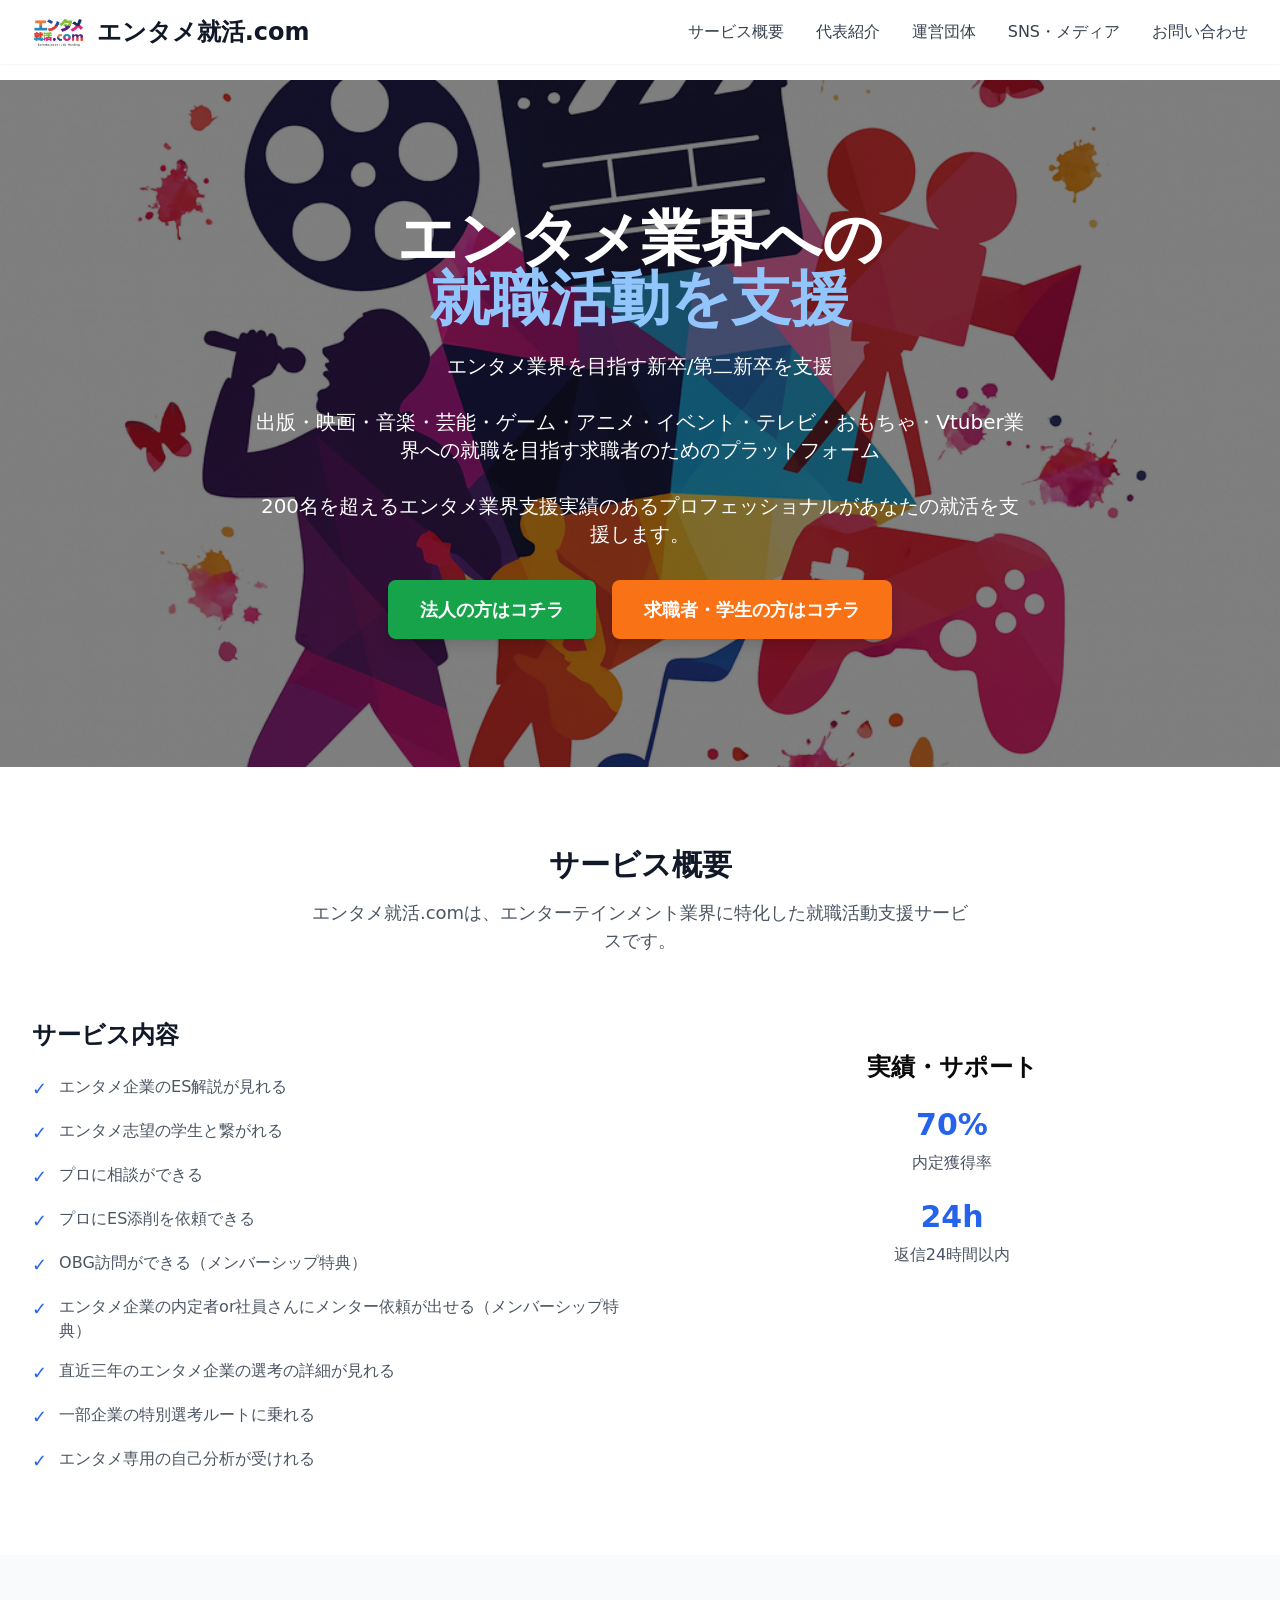
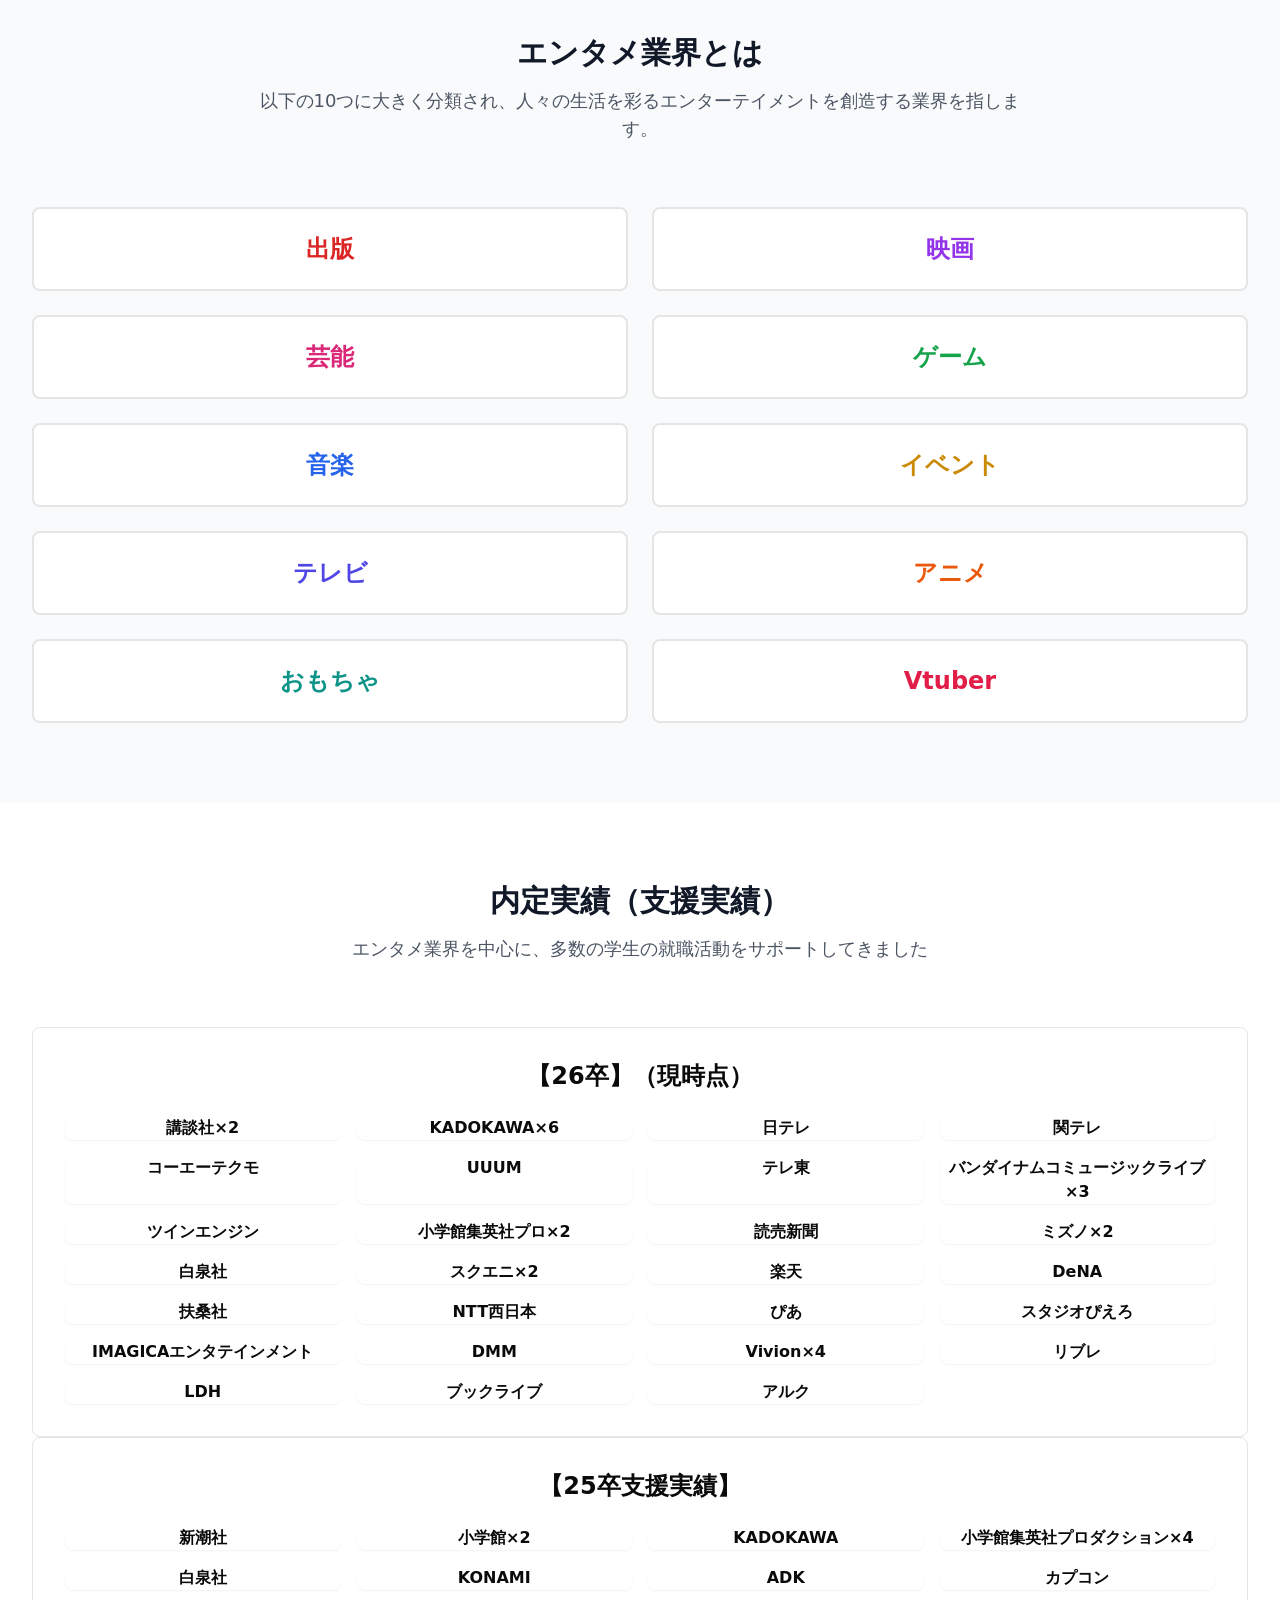
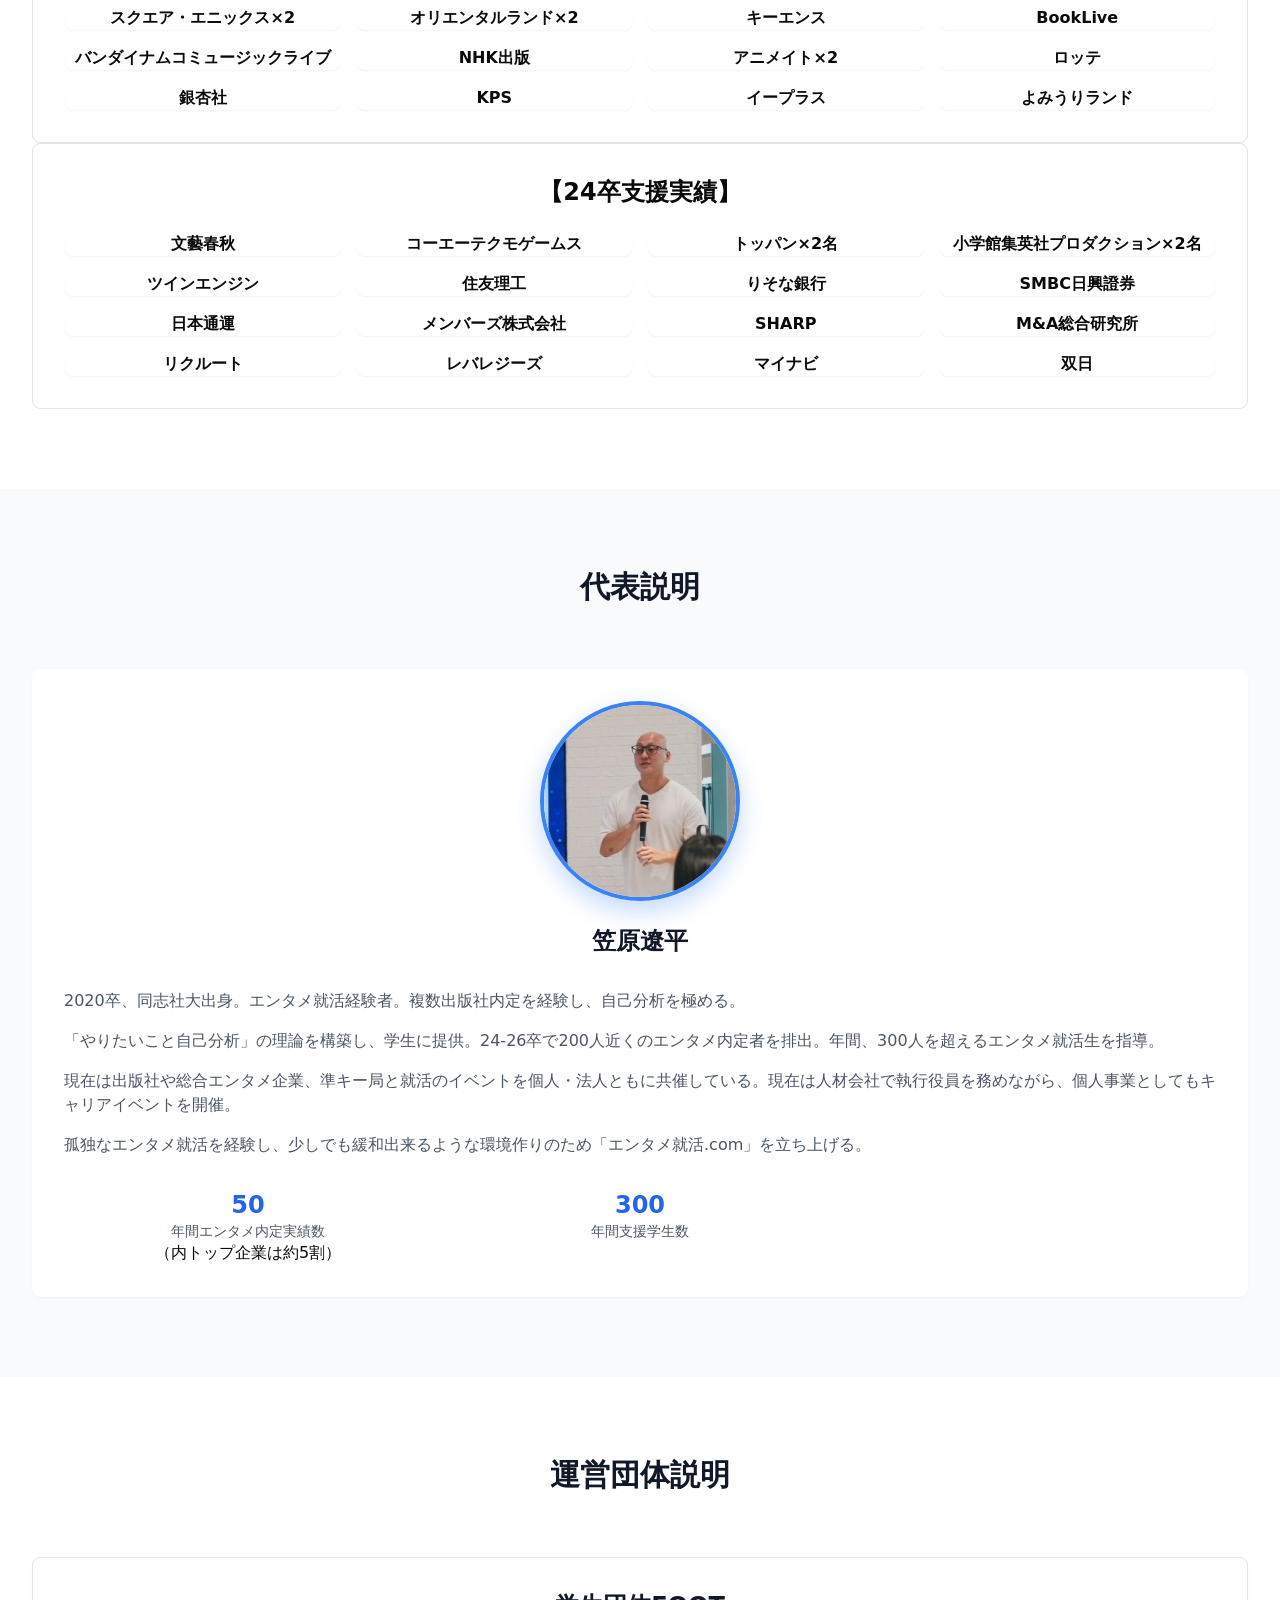
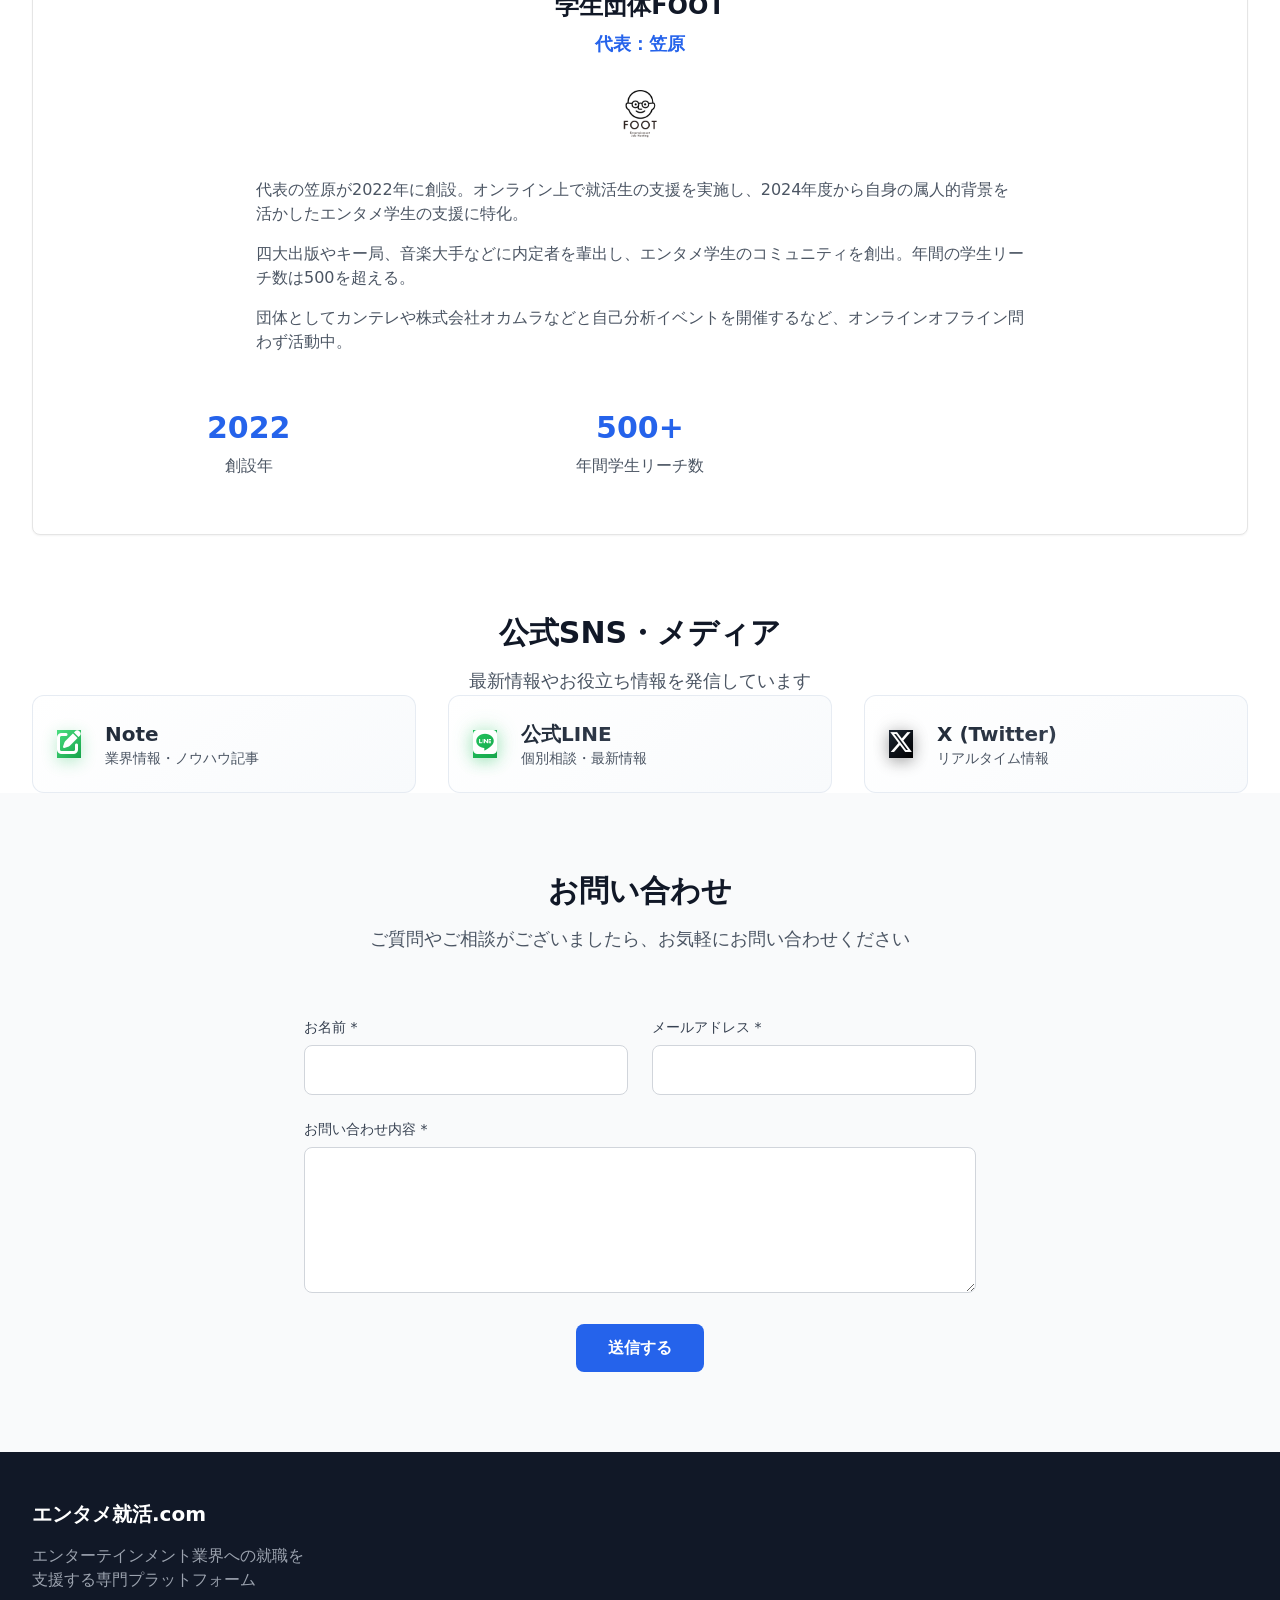
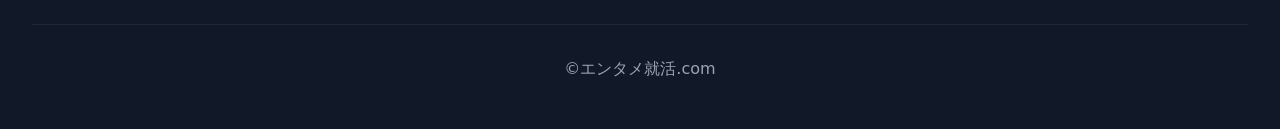
==== commit 611dc6a4: "もろもろ修正" ====
--- a/index.html
+++ b/index.html
@@ -6,6 +6,12 @@
 	<link rel="stylesheet" href="./css/099c36c4b15e12e5.css" data-precedence="next"/>
 	<!-- Font Awesome CDN for beautiful icons -->
 	<link rel="stylesheet" href="https://cdnjs.cloudflare.com/ajax/libs/font-awesome/6.5.0/css/all.min.css" integrity="sha512-Avb2QiuDEEvB4bZJYdft2mNjVShBftLdPG8FJ0V7irTLQ8Uo0qcPxh4Plq7G5tGm0rU+1SPhVotteLpBERwTkw==" crossorigin="anonymous" referrerpolicy="no-referrer" />
+	<style>
+		@keyframes pulse {
+			0%, 100% { transform: scale(1); }
+			50% { transform: scale(1.05); }
+		}
+	</style>
 	<link rel="preload" as="script" fetchPriority="low" href="/shukatsu_test/_next/static/chunks/webpack-c60445bf8b9f6cd0.js"/>
 	<script src="/shukatsu_test/_next/static/chunks/fd9d1056-3eee857bde8f3b06.js" async=""></script>
 	<script src="/shukatsu_test/_next/static/chunks/117-967c07a7b1095a69.js" async=""></script>
@@ -17,12 +23,13 @@
 	<script src="/shukatsu_test/_next/static/chunks/polyfills-42372ed130431b0a.js" noModule=""></script>
 </head>
 <body class="" data-oid="9fgw:50">
-	<div class="min-h-screen bg-white" data-oid="jd5wo-9">
+	<div style="min-height: 100vh; background-color: white; padding-top: 80px;" data-oid="jd5wo-9">
 		<!-- Header -->
-		<header class="bg-white shadow-sm sticky top-0 z-50" data-oid="2.chdc6">
+		<header style="background-color: white; box-shadow: 0 1px 2px 0 rgba(0, 0, 0, 0.05); position: fixed; top: 0; left: 0; right: 0; z-index: 50;" data-oid="2.chdc6">
 			<div class="max-w-7xl mx-auto px-4 sm:px-6 lg:px-8" data-oid="o6rh5-3">
 				<div class="flex justify-between items-center py-4" data-oid="no0srel">
 					<div class="flex items-center" data-oid="c3.gzmq">
+						<img src="./images/foot-logo-d.png" alt="エンタメ就活.com" style="height: 32px; width: auto; margin-right: 12px;" />
 						<h1 class="text-2xl font-bold text-gray-900" data-oid="wbxsrbs">エンタメ就活.com</h1>
 					</div>
 					<nav class="hidden md:flex space-x-8" data-oid="7j_1:3n">
@@ -32,11 +39,22 @@
 						<a href="#social" class="text-gray-700 hover:text-blue-600 transition-colors">SNS・メディア</a>
 						<a href="#contact" class="text-gray-700 hover:text-blue-600 transition-colors" data-oid="x_s1gna">お問い合わせ</a>
 					</nav>
-					<button class="md:hidden" data-oid="q6qaz-z">
+					<button class="md:hidden" id="mobileMenuBtn" data-oid="q6qaz-z">
 						<svg class="w-6 h-6" fill="none" stroke="currentColor" viewBox="0 0 24 24" data-oid="58-:imy">
 							<path stroke-linecap="round" stroke-linejoin="round" stroke-width="2" d="M4 6h16M4 12h16M4 18h16" data-oid="dfyf7q5"></path>
 						</svg>
 					</button>
+				</div>
+				
+				<!-- Mobile Navigation Menu -->
+				<div id="mobileMenu" class="md:hidden hidden bg-white border-t border-gray-200 shadow-lg">
+					<div class="px-4 py-6 space-y-4">
+						<a href="#about" class="block text-gray-700 hover:text-blue-600 transition-colors py-2 text-lg">サービス概要</a>
+						<a href="#representative" class="block text-gray-700 hover:text-blue-600 transition-colors py-2 text-lg">代表紹介</a>
+						<a href="#organization" class="block text-gray-700 hover:text-blue-600 transition-colors py-2 text-lg">運営団体</a>
+						<a href="#social" class="block text-gray-700 hover:text-blue-600 transition-colors py-2 text-lg">SNS・メディア</a>
+						<a href="#contact" class="block text-gray-700 hover:text-blue-600 transition-colors py-2 text-lg">お問い合わせ</a>
+					</div>
 				</div>
 			</div>
 		</header>
@@ -56,12 +74,12 @@
 						200名を超えるエンタメ業界支援実績のあるプロフェッショナルがあなたの就活を支援します。
 					</p>
 					<div class="flex flex-col sm:flex-row gap-4 justify-center" data-oid="yf6ujwr">
-						<button class="bg-blue-600 text-white px-8 py-4 rounded-lg text-lg font-semibold hover:bg-blue-700 transition-colors" data-oid="nw67ij7">
-							無料登録する
-						</button>
-						<button class="border-2 border-blue-300 text-blue-300 px-8 py-4 rounded-lg text-lg font-semibold hover:bg-blue-50 transition-colors" data-oid="tlp6ko6">
-							サービス詳細
-						</button>
+						<a href="#contact" style="background-color: #16a34a; color: white; padding: 16px 32px; border-radius: 8px; font-size: 18px; font-weight: 600; text-align: center; box-shadow: 0 10px 15px -3px rgba(0, 0, 0, 0.1), 0 4px 6px -2px rgba(0, 0, 0, 0.05); transition: all 0.3s ease;" onmouseover="this.style.backgroundColor='#15803d'; this.style.boxShadow='0 20px 25px -5px rgba(0, 0, 0, 0.1), 0 10px 10px -5px rgba(0, 0, 0, 0.04)'" onmouseout="this.style.backgroundColor='#16a34a'; this.style.boxShadow='0 10px 15px -3px rgba(0, 0, 0, 0.1), 0 4px 6px -2px rgba(0, 0, 0, 0.05)'" data-oid="nw67ij7">
+							法人の方はコチラ
+						</a>
+						<a href="#social" style="background-color: #f97316; color: white; padding: 16px 32px; border-radius: 8px; font-size: 18px; font-weight: 600; text-align: center; box-shadow: 0 10px 15px -3px rgba(0, 0, 0, 0.1), 0 4px 6px -2px rgba(0, 0, 0, 0.05); transition: all 0.3s ease;" onmouseover="this.style.backgroundColor='#ea580c'; this.style.boxShadow='0 20px 25px -5px rgba(0, 0, 0, 0.1), 0 10px 10px -5px rgba(0, 0, 0, 0.04)'" onmouseout="this.style.backgroundColor='#f97316'; this.style.boxShadow='0 10px 15px -3px rgba(0, 0, 0, 0.1), 0 4px 6px -2px rgba(0, 0, 0, 0.05)'" data-oid="tlp6ko6">
+							求職者・学生の方はコチラ
+						</a>
 					</div>
 				</div>
 			</div>
@@ -129,7 +147,7 @@
 									</div>
 									<div>
 										<div class="text-3xl font-bold text-blue-600 mb-2">24h</div>
-										<p class="text-gray-600">平均サポート時間</p>
+										<p class="text-gray-600">返信24時間以内</p>
 									</div>
 								</div>
 							</div>
@@ -219,10 +237,10 @@
 						<h4 class="text-2xl font-bold text-blue-900 mb-6 text-center">【26卒】（現時点）</h4>
 						<div class="grid grid-cols-2 md:grid-cols-4 gap-4">
 							<div class="bg-white p-4 rounded-lg shadow-sm text-center">
-								<div class="font-semibold text-gray-800">講談社</div>
-							</div>
-							<div class="bg-white p-4 rounded-lg shadow-sm text-center">
-								<div class="font-semibold text-gray-800">KADOKAWA</div>
+								<div class="font-semibold text-gray-800">講談社×2</div>
+							</div>
+							<div class="bg-white p-4 rounded-lg shadow-sm text-center">
+								<div class="font-semibold text-gray-800">KADOKAWA×6</div>
 							</div>
 							<div class="bg-white p-4 rounded-lg shadow-sm text-center">
 								<div class="font-semibold text-gray-800">日テレ</div>
@@ -240,26 +258,25 @@
 								<div class="font-semibold text-gray-800">テレ東</div>
 							</div>
 							<div class="bg-white p-4 rounded-lg shadow-sm text-center">
-								<div class="font-semibold text-gray-800">バンダイナムコミュージックライブ</div>
-
+								<div class="font-semibold text-gray-800">バンダイナムコミュージックライブ×3</div>
 							</div>
 							<div class="bg-white p-4 rounded-lg shadow-sm text-center">
 								<div class="font-semibold text-gray-800">ツインエンジン</div>
 							</div>
 							<div class="bg-white p-4 rounded-lg shadow-sm text-center">
-								<div class="font-semibold text-gray-800">小学館集英社プロ</div>
+								<div class="font-semibold text-gray-800">小学館集英社プロ×2</div>
 							</div>
 							<div class="bg-white p-4 rounded-lg shadow-sm text-center">
 								<div class="font-semibold text-gray-800">読売新聞</div>
 							</div>
 							<div class="bg-white p-4 rounded-lg shadow-sm text-center">
-								<div class="font-semibold text-gray-800">ミズノ</div>
+								<div class="font-semibold text-gray-800">ミズノ×2</div>
 							</div>
 							<div class="bg-white p-4 rounded-lg shadow-sm text-center">
 								<div class="font-semibold text-gray-800">白泉社</div>
 							</div>
 							<div class="bg-white p-4 rounded-lg shadow-sm text-center">
-								<div class="font-semibold text-gray-800">スクエニ</div>
+								<div class="font-semibold text-gray-800">スクエニ×2</div>
 							</div>
 							<div class="bg-white p-4 rounded-lg shadow-sm text-center">
 								<div class="font-semibold text-gray-800">楽天</div>
@@ -272,6 +289,33 @@
 							</div>
 							<div class="bg-white p-4 rounded-lg shadow-sm text-center">
 								<div class="font-semibold text-gray-800">NTT西日本</div>
+							</div>
+							<div class="bg-white p-4 rounded-lg shadow-sm text-center">
+								<div class="font-semibold text-gray-800">ぴあ</div>
+							</div>
+							<div class="bg-white p-4 rounded-lg shadow-sm text-center">
+								<div class="font-semibold text-gray-800">スタジオぴえろ</div>
+							</div>
+							<div class="bg-white p-4 rounded-lg shadow-sm text-center">
+								<div class="font-semibold text-gray-800">IMAGICAエンタテインメント</div>
+							</div>
+							<div class="bg-white p-4 rounded-lg shadow-sm text-center">
+								<div class="font-semibold text-gray-800">DMM</div>
+							</div>
+							<div class="bg-white p-4 rounded-lg shadow-sm text-center">
+								<div class="font-semibold text-gray-800">Vivion×4</div>
+							</div>
+							<div class="bg-white p-4 rounded-lg shadow-sm text-center">
+								<div class="font-semibold text-gray-800">リブレ</div>
+							</div>
+							<div class="bg-white p-4 rounded-lg shadow-sm text-center">
+								<div class="font-semibold text-gray-800">LDH</div>
+							</div>
+							<div class="bg-white p-4 rounded-lg shadow-sm text-center">
+								<div class="font-semibold text-gray-800">ブックライブ</div>
+							</div>
+							<div class="bg-white p-4 rounded-lg shadow-sm text-center">
+								<div class="font-semibold text-gray-800">アルク</div>
 							</div>
 						</div>
 					</div>
@@ -284,13 +328,13 @@
 								<div class="font-semibold text-gray-800">新潮社</div>
 							</div>
 							<div class="bg-white p-4 rounded-lg shadow-sm text-center">
-								<div class="font-semibold text-gray-800">小学館</div>
+								<div class="font-semibold text-gray-800">小学館×2</div>
 							</div>
 							<div class="bg-white p-4 rounded-lg shadow-sm text-center">
 								<div class="font-semibold text-gray-800">KADOKAWA</div>
 							</div>
 							<div class="bg-white p-4 rounded-lg shadow-sm text-center">
-								<div class="font-semibold text-gray-800">小学館集英社プロダクション</div>
+								<div class="font-semibold text-gray-800">小学館集英社プロダクション×4</div>
 							</div>
 							<div class="bg-white p-4 rounded-lg shadow-sm text-center">
 								<div class="font-semibold text-gray-800">白泉社</div>
@@ -305,10 +349,10 @@
 								<div class="font-semibold text-gray-800">カプコン</div>
 							</div>
 							<div class="bg-white p-4 rounded-lg shadow-sm text-center">
-								<div class="font-semibold text-gray-800">スクエア・エニックス</div>
-							</div>
-							<div class="bg-white p-4 rounded-lg shadow-sm text-center">
-								<div class="font-semibold text-gray-800">オリエンタルランド</div>
+								<div class="font-semibold text-gray-800">スクエア・エニックス×2</div>
+							</div>
+							<div class="bg-white p-4 rounded-lg shadow-sm text-center">
+								<div class="font-semibold text-gray-800">オリエンタルランド×2</div>
 							</div>
 							<div class="bg-white p-4 rounded-lg shadow-sm text-center">
 								<div class="font-semibold text-gray-800">キーエンス</div>
@@ -323,7 +367,7 @@
 								<div class="font-semibold text-gray-800">NHK出版</div>
 							</div>
 							<div class="bg-white p-4 rounded-lg shadow-sm text-center">
-								<div class="font-semibold text-gray-800">アニメイト</div>
+								<div class="font-semibold text-gray-800">アニメイト×2</div>
 							</div>
 							<div class="bg-white p-4 rounded-lg shadow-sm text-center">
 								<div class="font-semibold text-gray-800">ロッテ</div>
@@ -354,10 +398,10 @@
 								<div class="font-semibold text-gray-800">コーエーテクモゲームス</div>
 							</div>
 							<div class="bg-white p-4 rounded-lg shadow-sm text-center">
-								<div class="font-semibold text-gray-800">トッパン</div>
-							</div>
-							<div class="bg-white p-4 rounded-lg shadow-sm text-center">
-								<div class="font-semibold text-gray-800">小学館集英社プロダクション</div>
+								<div class="font-semibold text-gray-800">トッパン×2名</div>
+							</div>
+							<div class="bg-white p-4 rounded-lg shadow-sm text-center">
+								<div class="font-semibold text-gray-800">小学館集英社プロダクション×2名</div>
 							</div>
 							<div class="bg-white p-4 rounded-lg shadow-sm text-center">
 								<div class="font-semibold text-gray-800">ツインエンジン</div>
@@ -410,6 +454,9 @@
 				<div class="max-w-4xl mx-auto" data-oid="8bhw35u">
 					<div class="bg-white p-8 rounded-lg shadow-sm" data-oid="o-s.1.q">
 						<div class="text-center mb-8">
+							<div class="flex justify-center mb-6">
+								<img src="./images/S__47931442.jpg" alt="笠原遼平" style="width: 200px; height: 200px; object-fit: cover; border-radius: 50%; border: 4px solid #3b82f6; box-shadow: 0 10px 25px rgba(59, 130, 246, 0.3);" />
+							</div>
 							<h4 class="text-2xl font-bold text-gray-900 mb-2" data-oid="zl.gvy9">笠原遼平</h4>
 						</div>
 						<div class="space-y-4 text-gray-600 leading-relaxed" data-oid="8ulenq3">
@@ -444,7 +491,10 @@
 					<div class="bg-white p-8 rounded-lg shadow-sm border" data-oid="o1woj7n">
 						<div class="text-center mb-8">
 							<h4 class="text-2xl font-bold text-gray-900 mb-2" data-oid="6:_q25y">学生団体FOOT</h4>
-							<p class="text-lg text-blue-600 font-semibold">代表：笠原</p>
+							<p class="text-lg text-blue-600 font-semibold mb-6">代表：笠原</p>
+							<div class="flex justify-center mb-6">
+								<img src="./images/foot-logo-b.png" alt="FOOT" style="height: 64px; width: auto;" />
+							</div>
 						</div>
 						<div class="space-y-4 text-gray-600 leading-relaxed text-left max-w-3xl mx-auto">
 							<p>代表の笠原が2022年に創設。オンライン上で就活生の支援を実施し、2024年度から自身の属人的背景を活かしたエンタメ学生の支援に特化。</p>
@@ -460,10 +510,7 @@
 								<div class="text-3xl font-bold text-blue-600 mb-2">500+</div>
 								<p class="text-gray-600 font-medium">年間学生リーチ数</p>
 							</div>
-							<div class="bg-blue-50 p-6 rounded-lg">
-								<div class="text-3xl font-bold text-blue-600 mb-2">多数</div>
-								<p class="text-gray-600 font-medium">内定者輩出</p>
-							</div>
+
 						</div>
 					</div>
 				</div>
@@ -479,33 +526,33 @@
 				</div>
 				<div class="flex flex-col sm:flex-row justify-center items-center gap-8">
 					<!-- Note -->
-					<a href="https://note.com/bump7107" target="_blank" class="social-card flex items-center p-6 group w-full sm:w-auto min-w-[320px]">
-						<div class="social-icon bg-gradient-to-br from-green-400 to-green-600 p-4 rounded-full mr-8 transition-all duration-300 shadow-lg">
+					<a href="https://note.com/bump7107" target="_blank" class="social-card flex items-center p-6 group w-full sm:w-auto min-w-[280px]">
+						<div class="social-icon bg-gradient-to-br from-green-400 to-green-600 p-4 rounded-full mr-6 transition-all duration-300 shadow-lg">
 							<i class="fas fa-edit text-white text-2xl"></i>
 						</div>
-						<div>
+						<div class="flex-1">
 							<h4 class="social-title text-xl font-semibold mb-1">Note</h4>
 							<p class="text-gray-600 text-sm">業界情報・ノウハウ記事</p>
 						</div>
 					</a>
 
 					<!-- LINE -->
-					<a href="https://lin.ee/t6xInrT" target="_blank" class="social-card flex items-center p-6 group w-full sm:w-auto min-w-[320px]">
-						<div class="social-icon bg-gradient-to-br from-green-500 to-green-600 p-4 rounded-full mr-8 transition-all duration-300 shadow-lg">
-							<img src="https://scdn.line-apps.com/n/line_add_friends/btn/ja.png" alt="友だち追加" height="36" border="0">
-						</div>
-						<div>
+					<a href="https://lin.ee/t6xInrT" target="_blank" class="social-card flex items-center p-6 group w-full sm:w-auto min-w-[280px]" id="lineSection">
+						<div class="social-icon bg-gradient-to-br from-green-500 to-green-600 p-4 rounded-full mr-6 transition-all duration-300 shadow-lg">
+							<i class="fab fa-line text-white text-2xl"></i>
+						</div>
+						<div class="flex-1">
 							<h4 class="social-title text-xl font-semibold mb-1">公式LINE</h4>
 							<p class="text-gray-600 text-sm">個別相談・最新情報</p>
 						</div>
 					</a>
 
 					<!-- X (Twitter) -->
-					<a href="https://twitter.com/shuppan_hage" target="_blank" class="social-card flex items-center p-6 group w-full sm:w-auto min-w-[320px]">
-						<div class="social-icon bg-gradient-to-br from-gray-800 to-black p-4 rounded-full mr-8 transition-all duration-300 shadow-lg">
+					<a href="https://twitter.com/shuppan_hage" target="_blank" class="social-card flex items-center p-6 group w-full sm:w-auto min-w-[280px]">
+						<div class="social-icon bg-gradient-to-br from-gray-800 to-black p-4 rounded-full mr-6 transition-all duration-300 shadow-lg">
 							<i class="fab fa-x-twitter text-white text-2xl"></i>
 						</div>
-						<div>
+						<div class="flex-1">
 							<h4 class="social-title twitter-title text-xl font-semibold mb-1">X (Twitter)</h4>
 							<p class="text-gray-600 text-sm">リアルタイム情報</p>
 						</div>
@@ -548,6 +595,16 @@
 				</div>
 			</div>
 		</section>
+
+		<!-- Fixed Action Buttons (右下固定) -->
+		<div id="fixedButtons" style="position: fixed; bottom: 20px; right: 20px; z-index: 1000; display: none; flex-direction: row; gap: 12px; opacity: 0; transition: opacity 0.3s ease;">
+			<a href="#contact" style="background-color: #16a34a; color: white; padding: 8px 14px; border-radius: 18px; font-size: 12px; font-weight: 600; text-align: center; box-shadow: 0 4px 12px rgba(22, 163, 74, 0.3); transition: all 0.3s ease; text-decoration: none; white-space: nowrap; max-width: 120px; display: flex; align-items: center; justify-content: center;" onmouseover="this.style.backgroundColor='#15803d'; this.style.transform='translateY(-2px)'; this.style.boxShadow='0 6px 20px rgba(22, 163, 74, 0.4)'" onmouseout="this.style.backgroundColor='#16a34a'; this.style.transform='translateY(0)'; this.style.boxShadow='0 4px 12px rgba(22, 163, 74, 0.3)'">
+				法人の方はコチラ
+			</a>
+			<a href="#social" style="background-color: #f97316; color: white; padding: 8px 14px; border-radius: 18px; font-size: 12px; font-weight: 600; text-align: center; box-shadow: 0 4px 12px rgba(249, 115, 22, 0.3); transition: all 0.3s ease; text-decoration: none; white-space: nowrap; max-width: 160px; display: flex; align-items: center; justify-content: center;" onmouseover="this.style.backgroundColor='#ea580c'; this.style.transform='translateY(-2px)'; this.style.boxShadow='0 6px 20px rgba(249, 115, 22, 0.4)'" onmouseout="this.style.backgroundColor='#f97316'; this.style.transform='translateY(0)'; this.style.boxShadow='0 4px 12px rgba(249, 115, 22, 0.3)'">
+				求職者・学生の方はコチラ
+			</a>
+		</div>
 
 		<!-- Footer -->
 		<footer class="bg-gray-900 text-white py-12" data-oid="zkwg0wm">
@@ -577,6 +634,81 @@
 	<!-- お問い合わせフォーム用JavaScript -->
 	<script>
 	document.addEventListener('DOMContentLoaded', function() {
+		// モバイルメニューの開閉機能
+		const mobileMenuBtn = document.getElementById('mobileMenuBtn');
+		const mobileMenu = document.getElementById('mobileMenu');
+		
+		mobileMenuBtn.addEventListener('click', function() {
+			mobileMenu.classList.toggle('hidden');
+		});
+		
+		// メニュー項目をクリックしたらメニューを閉じる
+		document.querySelectorAll('#mobileMenu a').forEach(link => {
+			link.addEventListener('click', function() {
+				mobileMenu.classList.add('hidden');
+			});
+		});
+		
+		// スクロール位置に応じて固定ボタンの表示/非表示を制御
+		const fixedButtons = document.getElementById('fixedButtons');
+		const header = document.querySelector('header');
+		
+		function toggleFixedButtons() {
+			const headerBottom = header.offsetTop + header.offsetHeight;
+			const scrollTop = window.pageYOffset || document.documentElement.scrollTop;
+			const documentHeight = document.documentElement.scrollHeight;
+			const windowHeight = window.innerHeight;
+			const scrollBottom = scrollTop + windowHeight;
+			
+			// ヘッダーが見えている間、または最後のスクロール時はボタンを非表示
+			if (scrollTop <= headerBottom || scrollBottom >= documentHeight - 100) {
+				fixedButtons.style.opacity = '0';
+				setTimeout(() => {
+					fixedButtons.style.display = 'none';
+				}, 300);
+			} else {
+				// ヘッダーが見えなくなって、かつ最後のスクロールでない時はボタンを表示
+				fixedButtons.style.display = 'flex';
+				setTimeout(() => {
+					fixedButtons.style.opacity = '1';
+				}, 10);
+			}
+		}
+		
+		// スクロールイベントのリスナーを追加
+		window.addEventListener('scroll', toggleFixedButtons);
+		
+		// 初期状態を設定
+		toggleFixedButtons();
+		
+		// スムーズスクロール機能
+		document.querySelectorAll('a[href^="#"]').forEach(anchor => {
+			anchor.addEventListener('click', function (e) {
+				e.preventDefault();
+				const target = document.querySelector(this.getAttribute('href'));
+				if (target) {
+					target.scrollIntoView({
+						behavior: 'smooth',
+						block: 'start'
+					});
+					
+					// LINEセクションへの移動時は強調表示
+					if (this.getAttribute('href') === '#social') {
+						setTimeout(() => {
+							const lineSection = document.getElementById('lineSection');
+							if (lineSection) {
+								lineSection.style.animation = 'pulse 2s ease-in-out';
+								lineSection.style.border = '4px solid #3b82f6';
+								lineSection.style.backgroundColor = '#eff6ff';
+								lineSection.style.transform = 'scale(1.05)';
+								lineSection.style.boxShadow = '0 20px 25px -5px rgba(0, 0, 0, 0.1), 0 10px 10px -5px rgba(0, 0, 0, 0.04)';
+							}
+						}, 500);
+					}
+				}
+			});
+		});
+		
 		const contactForm = document.getElementById('contactForm');
 		const submitBtn = document.getElementById('submitBtn');
 		const messageArea = document.getElementById('messageArea');
@@ -592,44 +724,74 @@
 			const formData = new FormData(contactForm);
 			
 			// Ajax送信
-			fetch('contact.php', {
-				method: 'POST',
-				body: formData
-			})
-			.then(response => response.json())
-			.then(data => {
-				// メッセージエリアの表示
-				messageArea.classList.remove('hidden');
+		fetch('contact.php', {
+			method: 'POST',
+			body: formData
+		})
+		.then(response => {
+			if (!response.ok) {
+				throw new Error(`HTTP error! status: ${response.status}`);
+			}
+			return response.json();
+		})
+		.then(data => {
+			// メッセージエリアの表示
+			messageArea.classList.remove('hidden');
+			
+			if (data.success) {
+				// 成功時
+				messageArea.className = 'text-center p-4 rounded-lg bg-green-100 text-green-800 border border-green-200';
+				messageArea.innerHTML = `
+					<div class="font-semibold mb-2">✓ 送信完了</div>
+					<div>${data.message}</div>
+					<div class="text-sm text-green-600 mt-2">送信時刻: ${new Date().toLocaleString('ja-JP')}</div>
+				`;
 				
-				if (data.success) {
-					// 成功時
-					messageArea.className = 'text-center p-4 rounded-lg bg-green-100 text-green-800 border border-green-200';
-					messageArea.textContent = data.message;
-					
-					// フォームをリセット
-					contactForm.reset();
-				} else {
-					// 失敗時
-					messageArea.className = 'text-center p-4 rounded-lg bg-red-100 text-red-800 border border-red-200';
-					messageArea.textContent = data.message;
-				}
-				
-				// 3秒後にメッセージを非表示
-				setTimeout(() => {
-					messageArea.classList.add('hidden');
-				}, 5000);
-			})
-			.catch(error => {
-				// エラー時
-				messageArea.classList.remove('hidden');
+				// フォームをリセット
+				contactForm.reset();
+			} else {
+				// 失敗時
 				messageArea.className = 'text-center p-4 rounded-lg bg-red-100 text-red-800 border border-red-200';
-				messageArea.textContent = '通信エラーが発生しました。しばらく時間をおいて再度お試しください。';
-				
-				// 3秒後にメッセージを非表示
-				setTimeout(() => {
-					messageArea.classList.add('hidden');
-				}, 5000);
-			})
+				messageArea.innerHTML = `
+					<div class="font-semibold mb-2">✗ 送信失敗</div>
+					<div>${data.message}</div>
+					<div class="text-sm text-red-600 mt-2">エラー時刻: ${new Date().toLocaleString('ja-JP')}</div>
+				`;
+			}
+			
+			// 5秒後にメッセージを非表示
+			setTimeout(() => {
+				messageArea.classList.add('hidden');
+			}, 5000);
+		})
+					.catch(error => {
+			// エラー時
+			console.error('送信エラー詳細:', error);
+			
+			messageArea.classList.remove('hidden');
+			messageArea.className = 'text-center p-4 rounded-lg bg-red-100 text-red-800 border border-red-200';
+			
+			// エラーの詳細を表示
+			let errorMessage = '通信エラーが発生しました。しばらく時間をおいて再度お試しください。';
+			
+			if (error.name === 'TypeError' && error.message.includes('fetch')) {
+				errorMessage = 'ネットワークエラーが発生しました。インターネット接続を確認してください。';
+			} else if (error.message.includes('HTTP error')) {
+				errorMessage = `サーバーエラーが発生しました。(HTTP ${error.message.match(/\d+/)?.[0] || '不明'})`;
+			}
+			
+			messageArea.innerHTML = `
+				<div class="font-semibold mb-2">✗ 通信エラー</div>
+				<div>${errorMessage}</div>
+				<div class="text-sm text-red-600 mt-2">エラー時刻: ${new Date().toLocaleString('ja-JP')}</div>
+				<div class="text-xs text-red-500 mt-1">詳細: ${error.message}</div>
+			`;
+			
+			// 5秒後にメッセージを非表示
+			setTimeout(() => {
+				messageArea.classList.add('hidden');
+			}, 5000);
+		})
 			.finally(() => {
 				// 送信ボタンを再有効化
 				submitBtn.disabled = false;
